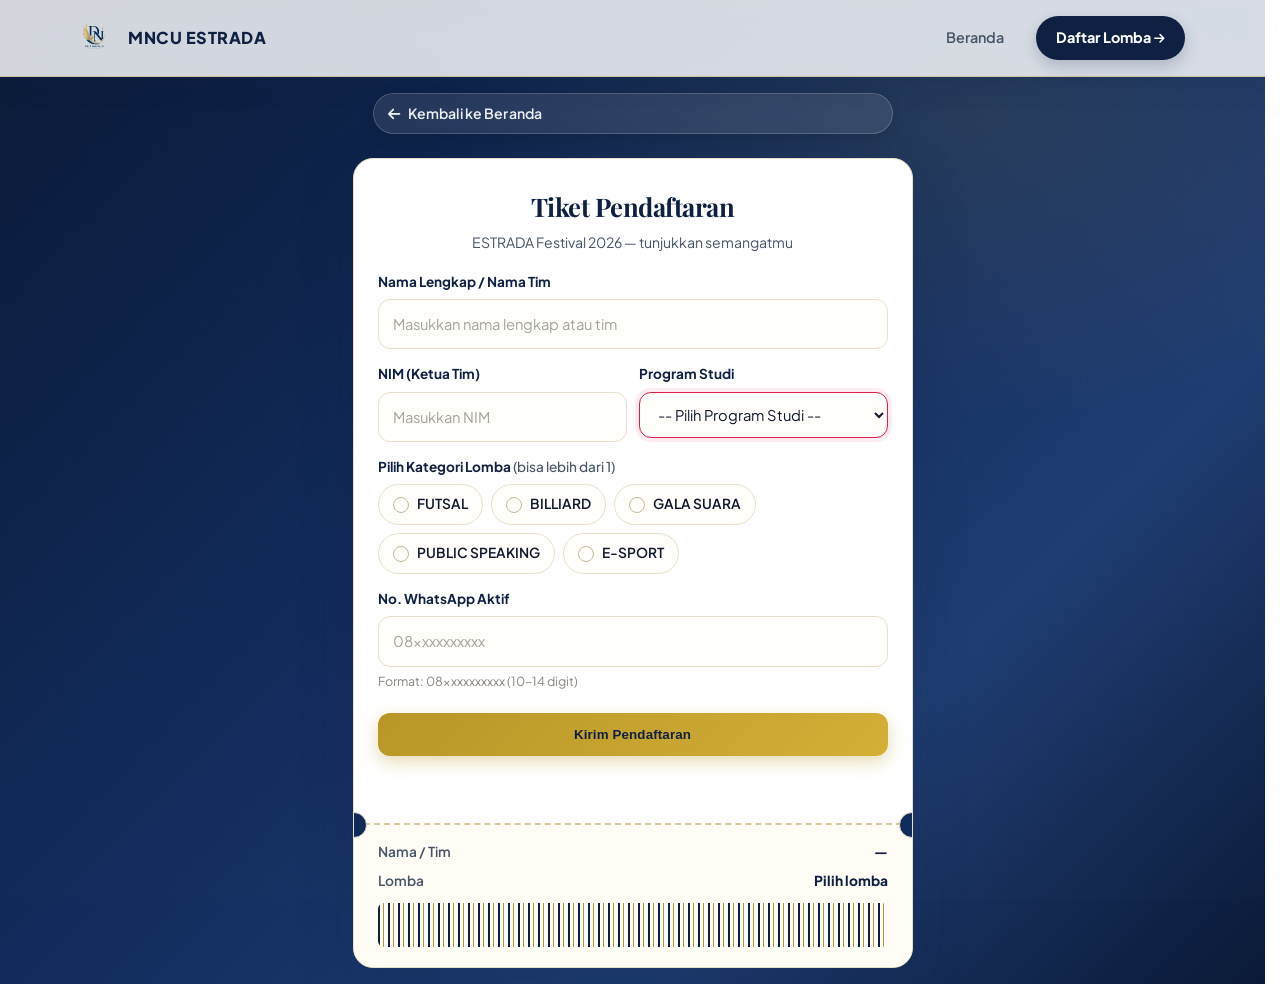
==== daftar.html @ 2eddf98d "feat: submit loading dot-spinner, modal twibbon-only, hapus emoji" ====
<!DOCTYPE html>
<html lang="id">
<head>
<meta charset="UTF-8">
<meta name="viewport" content="width=device-width, initial-scale=1.0">
<title>Pendaftaran Lomba — ESTRADA Festival 2026</title>
<meta name="description" content="Form pendaftaran ESTRADA Festival 2026. Pilih lomba Futsal, Billiard, Gala Suara, Public Speaking, E-Sport.">
<meta name="theme-color" content="#0f2042">
<link rel="preconnect" href="https://fonts.googleapis.com">
<link rel="preconnect" href="https://fonts.gstatic.com" crossorigin>
<link rel="preconnect" href="https://cdnjs.cloudflare.com">
<link href="https://fonts.googleapis.com/css2?family=Plus+Jakarta+Sans:wght@400;500;600;700;800&family=Playfair+Display:wght@600;700&display=swap" rel="stylesheet">
<link rel="stylesheet" href="https://cdnjs.cloudflare.com/ajax/libs/font-awesome/6.4.0/css/all.min.css">
<link rel="stylesheet" href="./style.css">
</head>
<body class="auth-page">
<header class="navbar" id="navbar">
  <div class="nav-container">
    <a href="./index.html" class="nav-logo"><img src="./logo-h.png" alt="MNC University" width="168" height="56"><span>MNCU ESTRADA</span></a>
    <nav class="nav-menu" id="navMenu" aria-label="Primary">
      <a href="./index.html" class="nav-link">Beranda</a>
      <a href="./daftar.html" class="nav-link active nav-cta">Daftar Lomba <i class="fas fa-arrow-right" style="font-size:.75rem"></i></a>
    </nav>
    <button class="hamburger" id="hamburger" aria-expanded="false" aria-controls="navMenu" aria-label="Buka menu"><i class="fas fa-bars"></i></button>
  </div>
</header>

<div class="auth-container is-compact">
  <a href="./index.html" class="back-link"><i class="fas fa-arrow-left"></i> Kembali ke Beranda</a>
  <div class="ticket reveal">
    <div class="ticket-main">
      <div class="ticket-head">
        <h2>Tiket Pendaftaran</h2>
        <p>ESTRADA Festival 2026 — tunjukkan semangatmu</p>
      </div>
    <form id="daftarForm" class="form-soft" novalidate>
      <div class="form-group">
        <label class="form-label" for="nama">Nama Lengkap / Nama Tim</label>
        <input type="text" id="nama" name="nama" class="form-control" placeholder="Masukkan nama lengkap atau tim" required maxlength="80" autocomplete="name">
        <span class="form-error" id="err-nama"></span>
      </div>
      <div class="form-row">
        <div class="form-group half">
          <label class="form-label" for="nim">NIM (Ketua Tim)</label>
          <input type="text" id="nim" name="nim" class="form-control" placeholder="Masukkan NIM" required pattern="[0-9]{8,15}" inputmode="numeric" autocomplete="off">
          <span class="form-error" id="err-nim"></span>
        </div>
        <div class="form-group half">
          <label class="form-label" for="prodi">Program Studi</label>
          <select id="prodi" name="prodi" class="form-control" required>
            <option value="" disabled selected>-- Pilih Program Studi --</option>
            <option value="Sistem Informasi">Sistem Informasi</option>
            <option value="Ilmu Komputer">Ilmu Komputer</option>
            <option value="Manajemen">Manajemen</option>
            <option value="Akuntansi">Akuntansi</option>
            <option value="Ilmu Komunikasi">Ilmu Komunikasi</option>
            <option value="Lainnya">Lainnya</option>
          </select>
          <span class="form-error" id="err-prodi"></span>
        </div>
      </div>
      <div class="form-group">
        <label class="form-label">Pilih Kategori Lomba <span style="color:var(--muted);font-weight:500">(bisa lebih dari 1)</span></label>
        <div class="lomba-pill-group" id="lombaBox">
          <label class="lomba-pill"><input type="checkbox" name="lomba" value="FUTSAL"><span>FUTSAL</span></label>
          <label class="lomba-pill"><input type="checkbox" name="lomba" value="BILLIARD"><span>BILLIARD</span></label>
          <label class="lomba-pill"><input type="checkbox" name="lomba" value="GALA SUARA"><span>GALA SUARA</span></label>
          <label class="lomba-pill"><input type="checkbox" name="lomba" value="PUBLIC SPEAKING"><span>PUBLIC SPEAKING</span></label>
          <label class="lomba-pill"><input type="checkbox" name="lomba" value="E-SPORT"><span>E-SPORT</span></label>
        </div>
        <span class="form-error" id="err-lomba"></span>
      </div>
      <div class="form-group">
        <label class="form-label" for="wa">No. WhatsApp Aktif</label>
        <input type="tel" id="wa" name="whatsapp" class="form-control" placeholder="08xxxxxxxxxx" required pattern="^08[0-9]{8,12}$" inputmode="numeric" autocomplete="tel">
        <span class="form-hint">Format: 08xxxxxxxxxx (10–14 digit)</span>
        <span class="form-error" id="err-wa"></span>
      </div>
      <button type="submit" id="btnSubmit" class="btn-primary btn-block">Kirim Pendaftaran</button>
      <p id="formStatus" role="status" aria-live="polite"></p>
    </form>
    </div>
    <div class="ticket-perforation" aria-hidden="true"></div>
    <div class="ticket-stub">
      <dl>
        <div class="stub-row"><dt>Nama / Tim</dt><dd id="sumNama">—</dd></div>
        <div class="stub-row"><dt>Lomba</dt><dd id="sumLomba">Pilih lomba</dd></div>
      </dl>
      <div class="barcode" aria-hidden="true"></div>
    </div>
  </div>
</div>

<!-- success modal -->
<div class="modal" id="successModal" aria-hidden="true">
  <div class="modal-backdrop" data-close></div>
  <div class="modal-card">
    <div class="modal-icon"><i class="fas fa-circle-check"></i></div>
    <h3>Pendaftaran Berhasil!</h3>
    <p>Panitia akan hubungi via WhatsApp. Sebarkan semangat ESTRADA!</p>
    <div class="modal-actions">
      <a href="https://supertwibbon.com/diesnatalismncu2" target="_blank" rel="noopener" class="btn-primary"><i class="fas fa-camera-retro"></i> Pasang Twibbon</a>
      <button class="btn-secondary" data-close>Tutup</button>
    </div>
  </div>
</div>
<canvas class="confetti-canvas" id="confetti" aria-hidden="true"></canvas>

<script src="./script.js"></script>
<script>
// daftar page specific - GAS integration
const GAS_URL = 'https://script.google.com/macros/s/AKfycbyWJ1N4fRRH0AWSckoio2g7Nm2qKlAJRDj7DFGocQFo6qRP1j_o2YxdxT0n2pSYxfda2g/exec';
const form = document.getElementById('daftarForm');
const btn = document.getElementById('btnSubmit');
const statusEl = document.getElementById('formStatus');
const modal = document.getElementById('successModal');
const SPIN = '<span class="dot-spinner dot-spinner--btn" aria-hidden="true">' + '<span class="dot-spinner__dot"></span>'.repeat(8) + '</span><span>Mengirim...</span>';
// stub tiket live summary
const sumNama=document.getElementById('sumNama'), sumLomba=document.getElementById('sumLomba');
const updStub=()=>{ sumNama.textContent=document.getElementById('nama').value.trim()||'—'; const l=[...document.querySelectorAll('input[name="lomba"]:checked')].map(i=>i.value); sumLomba.textContent=l.length?l.join(', '):'Pilih lomba'; };
document.getElementById('nama')?.addEventListener('input',updStub);
document.querySelectorAll('input[name="lomba"]').forEach(i=>i.addEventListener('change',updStub));
updStub();

function showErr(id,msg){ const el=document.getElementById(id); if(el) el.textContent=msg||''; }
function clearErrs(){ ['err-nama','err-nim','err-prodi','err-lomba','err-wa'].forEach(id=>showErr(id,'')); statusEl.textContent=''; statusEl.className=''; }

form?.addEventListener('submit', async (e)=>{
  e.preventDefault();
  clearErrs();
  const nama = document.getElementById('nama').value.trim();
  const nim = document.getElementById('nim').value.trim();
  const prodi = document.getElementById('prodi').value;
  const waRaw = document.getElementById('wa').value.trim().replace(/[\s\-]/g,'');
  const lomba = [...document.querySelectorAll('input[name="lomba"]:checked')].map(i=>i.value);

  let valid=true;
  if(!nama){ showErr('err-nama','Nama wajib diisi'); valid=false; }
  else if(nama.length<3){ showErr('err-nama','Minimal 3 karakter'); valid=false; }
  if(!nim){ showErr('err-nim','NIM wajib'); valid=false; }
  else if(!/^[0-9]{8,15}$/.test(nim)){ showErr('err-nim','NIM 8-15 digit angka'); valid=false; }
  if(!prodi){ showErr('err-prodi','Pilih prodi'); valid=false; }
  if(lomba.length===0){ showErr('err-lomba','Pilih minimal 1 lomba'); valid=false; }
  if(!waRaw){ showErr('err-wa','WhatsApp wajib'); valid=false; }
  else if(!/^08[0-9]{8,12}$/.test(waRaw)){ showErr('err-wa','Format 08xxxxxxxxxx (10-14 digit)'); valid=false; }
  if(!valid) return;

  if(GAS_URL.includes('PASTE_ID')){
    statusEl.textContent='GAS_URL belum diisi. Hubungi admin.';
    statusEl.className='err';
    return;
  }

  const payload = { nama, nim, prodi, lomba, whatsapp: waRaw, ua: navigator.userAgent, ts: new Date().toISOString() };
  btn.disabled=true; const oldHTML=btn.innerHTML; btn.innerHTML=SPIN; btn.classList.add('is-loading');
  try{
    // ponytail: text/plain avoids CORS preflight on GAS
    const res = await fetch(GAS_URL, { method:'POST', body: JSON.stringify(payload) });
    const text = await res.text();
    let j; try{ j=JSON.parse(text)}catch{ j={ok: res.ok, raw:text}}
    if(!j.ok) throw new Error(j.error || 'Gagal menyimpan');
    statusEl.textContent='Pendaftaran terkirim!';
    statusEl.className='ok';
    form.reset();
    updStub();
    openModal();
    fireConfetti();
  }catch(err){
    statusEl.textContent=(err.message||'Gagal')+' — coba lagi.';
    statusEl.className='err';
  }finally{
    btn.disabled=false; btn.innerHTML=oldHTML; btn.classList.remove('is-loading');
  }
});

function openModal(){ modal.classList.add('is-open'); modal.setAttribute('aria-hidden','false'); }
function closeModal(){ modal.classList.remove('is-open'); modal.setAttribute('aria-hidden','true'); }
modal?.addEventListener('click',e=>{ if(e.target.hasAttribute('data-close')) closeModal(); });
document.addEventListener('keydown',e=>{ if(e.key==='Escape') closeModal(); });

// ponytail: ultra minimal confetti — 80 particles, canvas 2D, no lib
function fireConfetti(){
  const c=document.getElementById('confetti'); if(!c) return;
  const ctx=c.getContext('2d'); const W=c.width=innerWidth, H=c.height=innerHeight;
  const colors=['#b89728','#d4af37','#0f2042','#1e3c72','#f4ecdf'];
  const parts=[...Array(80)].map(()=>({x:Math.random()*W,y:-20-Math.random()*200,vx:(Math.random()-.5)*6,vy:2+Math.random()*4,r:4+Math.random()*6,c:colors[Math.floor(Math.random()*5)],a:1,spin:Math.random()*0.2-0.1,ang:0}));
  let raf; (function loop(){
    ctx.clearRect(0,0,W,H);
    let alive=false;
    parts.forEach(p=>{ p.x+=p.vx; p.y+=p.vy; p.vy+=0.08; p.ang+=p.spin; p.a-=0.003; if(p.a>0&&p.y<H+20){ alive=true; ctx.save(); ctx.globalAlpha=Math.max(0,p.a); ctx.translate(p.x,p.y); ctx.rotate(p.ang); ctx.fillStyle=p.c; ctx.fillRect(-p.r/2,-p.r/2,p.r,p.r*0.6); ctx.restore(); }});
    if(alive) raf=requestAnimationFrame(loop); else ctx.clearRect(0,0,W,H);
  })();
  setTimeout(()=>cancelAnimationFrame(raf),4000);
  // ponytail: canvas auto clear after
}
</script>
</body>
</html>
---- style.css ----
:root{
  --bg:#fdfbf7;
  --card:#fff;
  --border:rgba(212,175,55,.28);
  --text:#0f172a;
  --muted:#475569;
  --primary:#0f2042;
  --accent:#1e3c72;
  --gold:#b89728;
  --gold-light:#d4af37;
  --gold-soft:#fef9e7;
  --radius:16px;
  --radius-pill:999px;
  --shadow:0 10px 30px rgba(15,32,66,.06);
  --shadow-hover:0 18px 42px rgba(15,32,66,.10);
  --border-soft:#e8e0c8;
  --radius-soft:14px;
  --shadow-soft:0 12px 32px rgba(15,32,66,.05);
  --nav-h:76px;
  scroll-behavior:smooth;
  scroll-padding-top:calc(var(--nav-h) + 16px);
}
*{margin:0;padding:0;box-sizing:border-box}
html{scrollbar-gutter:stable;scroll-behavior:smooth;overflow-x:hidden;overflow-x:clip;max-width:100%}
html.lenis{height:auto}
.lenis.lenis-smooth{scroll-behavior:auto}
.lenis.lenis-smooth [data-lenis-prevent]{overscroll-behavior:contain}
body{font-family:'Plus Jakarta Sans',system-ui,-apple-system,Segoe UI,Roboto,sans-serif;background:var(--bg);color:var(--text);overflow-x:hidden;overflow-x:clip;line-height:1.65;-webkit-font-smoothing:antialiased}
a{color:inherit}
img{max-width:100%;display:block}
.container{max-width:1160px;margin:0 auto;padding:0 20px}
@media(prefers-reduced-motion:reduce){html{scroll-behavior:auto}*,*::before,*::after{animation:none!important;transition:none!important}}

/* ===== NAVBAR — putih glass ===== */
.navbar{position:sticky;top:0;z-index:1000;background:rgba(255,255,255,.82);backdrop-filter:blur(18px) saturate(1.25);border-bottom:1px solid rgba(184,151,40,.35);box-shadow:0 8px 28px rgba(15,32,66,.10);transition:background .35s,box-shadow .35s,border-color .35s;overflow:visible}
.navbar.is-scrolled{background:rgba(255,255,255,.94);box-shadow:0 12px 32px rgba(15,32,66,.14);border-color:rgba(184,151,40,.5)}
.nav-container{max-width:1160px;margin:0 auto;padding:8px 20px;display:flex;align-items:center;justify-content:space-between;gap:16px;min-height:var(--nav-h)}
.nav-logo{display:flex;align-items:center;gap:11px;text-decoration:none;font-weight:850;letter-spacing:.02em;color:var(--primary);font-size:1.02rem}
.nav-logo img{height:56px;width:auto;max-width:46vw;object-fit:contain;border:none;border-radius:0;box-shadow:none;background:transparent;display:block}
.nav-logo span{font-size:1.02rem;letter-spacing:.03em;color:var(--primary)}
.nav-menu{display:flex;align-items:center;gap:6px}
.nav-link{position:relative;text-decoration:none;color:#475569;font-weight:600;font-size:.90rem;padding:8px 4px;margin:0 8px;border-radius:0;border:none;background:transparent;transition:color .22s,background .22s,transform .22s;overflow:visible}
.nav-link::after{content:"";position:absolute;left:0;right:0;bottom:2px;height:2px;background:var(--gold);transform:scaleX(0);transform-origin:left;transition:transform .28s cubic-bezier(.4,0,.2,1)}
.nav-link:hover{color:var(--primary);background:transparent}
.nav-link:hover::after{transform:scaleX(1)}
.nav-link.active{color:var(--primary);background:transparent;border:none;font-weight:750}
.nav-link.active::after{transform:scaleX(1)}
.nav-cta{margin-left:14px;padding:10px 20px!important;background:var(--primary)!important;color:#fff!important;border:none;border-radius:999px;box-shadow:0 6px 16px rgba(15,32,66,.20);font-weight:700}
.nav-cta::after{display:none}
.nav-cta:hover{transform:translateY(-1px);background:var(--accent)!important;box-shadow:0 10px 22px rgba(15,32,66,.24)}
.hamburger{display:none;appearance:none;background:#fff;border:1px solid rgba(184,151,40,.4);width:44px;height:44px;border-radius:12px;align-items:center;justify-content:center;color:var(--primary);cursor:pointer;transition:background .2s,transform .2s,border-color .2s;box-shadow:0 2px 12px rgba(15,32,66,.06)}
.hamburger:hover{background:var(--gold-soft);border-color:var(--gold);transform:rotate(2deg)}
.hamburger.is-open{background:var(--primary);color:#fff;border-color:var(--primary)}
@media(max-width:860px){
  .navbar{position:sticky;top:0;z-index:1000;background:rgba(255,255,255,.9);backdrop-filter:blur(20px) saturate(1.25)}
  .nav-menu{position:fixed;inset:var(--nav-h) 0 0 0;height:calc(100dvh - var(--nav-h));max-height:calc(100dvh - var(--nav-h));background:rgba(255,255,255,.94);backdrop-filter:blur(20px) saturate(1.25);flex-direction:column;align-items:stretch;justify-content:flex-start;padding:20px 16px calc(20px + env(safe-area-inset-bottom));gap:8px;transform:translateX(100%);opacity:0;pointer-events:none;transition:transform .42s cubic-bezier(.4,0,.2,1),opacity .32s;border-left:1px solid rgba(184,151,40,.3);overflow-y:auto;overflow-x:hidden;overscroll-behavior:contain;-webkit-overflow-scrolling:touch}
  .nav-menu.is-open{transform:translateX(0);opacity:1;pointer-events:auto}
  .nav-link{color:var(--primary);font-size:1.05rem;padding:16px 4px;margin:0;border-radius:0;border:none;border-bottom:1px solid rgba(15,32,66,.08);background:transparent}
  .nav-link::after{display:none}
  .nav-link:hover{color:var(--accent);background:transparent;border-color:rgba(15,32,66,.08)}
  .nav-link.active{color:var(--primary);background:transparent;border:none;border-bottom:1px solid var(--gold);font-weight:750}
  .nav-cta{margin-left:0;margin-top:12px;justify-content:center;padding:14px 20px!important;font-size:1.05rem;background:var(--primary)!important;color:#fff!important;border:none;border-radius:999px;box-shadow:0 6px 16px rgba(15,32,66,.20)}
  .nav-cta:hover{transform:none;background:var(--accent)!important}
  .nav-logo img{height:42px;max-width:52vw}
  .hamburger{display:inline-flex}
}

/* buttons */
.btn-primary{background:linear-gradient(135deg,var(--primary),var(--accent));color:#fff!important;padding:13px 26px;border-radius:var(--radius-pill);font-weight:750;text-decoration:none;display:inline-flex;align-items:center;justify-content:center;gap:8px;border:none;cursor:pointer;box-shadow:0 6px 18px rgba(15,32,66,.16);transition:transform .22s,box-shadow .22s,filter .22s}
.btn-primary:hover{transform:translateY(-2px);box-shadow:0 12px 28px rgba(15,32,66,.20);filter:brightness(1.06)}
.btn-primary:active{transform:translateY(0)}
.btn-primary:disabled{opacity:.6;pointer-events:none}
.btn-secondary{background:transparent;color:var(--primary)!important;border:2px solid var(--primary);padding:11px 26px;border-radius:var(--radius-pill);font-weight:750;text-decoration:none;transition:background .22s,color .22s,transform .22s}
.btn-secondary:hover{background:var(--primary);color:#fff!important;transform:translateY(-1px)}
.btn-block{width:100%}

/* glass card — estetik upgrade: top accent + hover lift + glass orphism ultra v2 */
.glass-card{background:rgba(255,255,255,.76);backdrop-filter:blur(12px) saturate(1.1);border:1px solid rgba(255,255,255,.36);border-radius:20px;padding:28px;box-shadow:var(--shadow);position:relative;overflow:hidden;transition:transform .32s cubic-bezier(.4,0,.2,1),box-shadow .32s,border-color .32s}
.glass-card::before{content:"";position:absolute;top:0;left:0;right:0;height:3px;background:linear-gradient(90deg,var(--gold),var(--gold-light),var(--gold));opacity:0;transition:opacity .32s}
.glass-card:hover{border-color:rgba(212,175,55,.42);transform:translateY(-4px);box-shadow:var(--shadow-hover)}
.glass-card:hover::before{opacity:1}
@supports not (backdrop-filter: blur(1px)){.glass-card{background:var(--card);border-color:var(--border)}}
.soft-card{background:linear-gradient(180deg,#fff, #fffdf5);border:1px solid var(--border-soft);box-shadow:var(--shadow-soft)}
.soft-card:hover{border-color:rgba(212,175,55,.22);transform:translateY(-3px)}
/* ===== TIKET PENDAFTARAN ===== */
.ticket{max-width:560px;width:100%;background:#fff;border:1px solid var(--border-soft);border-radius:20px;box-shadow:0 20px 56px rgba(15,32,66,.18);overflow:hidden}
.ticket-main{padding:26px 24px 22px}
.ticket-head{text-align:center;margin-bottom:16px}
.ticket-head h2{font-family:'Playfair Display',serif;color:var(--primary);font-size:1.6rem;letter-spacing:-.02em;margin:0}
.ticket-head p{color:var(--muted);font-size:.88rem;margin-top:4px}
.ticket-perforation{position:relative;border-top:2px dashed #d8c99a}
.ticket-perforation::before,.ticket-perforation::after{content:"";position:absolute;top:-13px;width:24px;height:24px;border-radius:50%;background:#102a5a;border:1px solid var(--border-soft)}
.ticket-perforation::before{left:-13px}
.ticket-perforation::after{right:-13px}
.ticket-stub{background:#fffdf5;padding:16px 24px 20px}
.stub-row{display:flex;justify-content:space-between;gap:12px;font-size:.86rem;margin-bottom:6px}
.stub-row dt{color:var(--muted);font-weight:600}
.stub-row dd{color:var(--primary);font-weight:750;margin:0;text-align:right}
.barcode{height:44px;margin-top:10px;background:repeating-linear-gradient(90deg,var(--primary) 0 2px,transparent 2px 5px,var(--gold) 5px 6px,transparent 6px 10px);border-radius:6px}
#btnSubmit{background:linear-gradient(135deg,var(--gold),var(--gold-light));color:var(--primary)!important;box-shadow:0 6px 18px rgba(184,151,40,.35)}
#btnSubmit:hover{filter:brightness(1.05)}

/* section title */
.section-title{text-align:center;margin-bottom:42px}
.section-title h2{font-family:'Playfair Display',serif;font-size:clamp(1.9rem,4vw,2.7rem);font-weight:700;color:var(--primary);margin-bottom:10px;line-height:1.12;letter-spacing:-.02em}
.section-subtitle{display:block;font-size:.78rem;font-weight:800;letter-spacing:.18em;text-transform:uppercase;color:var(--gold);margin-bottom:8px}
.underline{width:72px;height:4px;background:linear-gradient(90deg,var(--gold),var(--gold-light));margin:0 auto;border-radius:999px;position:relative}
.underline::after{content:"";position:absolute;inset:0;background:linear-gradient(90deg,transparent,rgba(255,255,255,.5),transparent);transform:translateX(-100%);animation:shimmer 3s infinite}
@keyframes shimmer{100%{transform:translateX(100%)}}

/* hero — navy gradasi noise (ultra v2) */
.hero{min-height:calc(100vh - var(--nav-h));display:flex;align-items:center;padding:64px 0 48px;background:
  radial-gradient(900px 500px at 78% 12%,rgba(212,175,55,.10),transparent 60%),
  linear-gradient(135deg,#0a1936 0%,#102a5a 42%,#1e3c72 72%,#0a1936 100%);color:#eef2ff;position:relative;overflow:hidden;isolation:isolate}
.hero::before{content:"";position:absolute;inset:0;background:
  url("data:image/svg+xml,%3Csvg viewBox='0 0 256 256' xmlns='http://www.w3.org/2000/svg'%3E%3Cfilter id='n'%3E%3CfeTurbulence type='fractalNoise' baseFrequency='0.9' stitchTiles='stitch'/%3E%3C/filter%3E%3Crect width='100%25' height='100%25' filter='url(%23n)' opacity='0.04'/%3E%3C/svg%3E"),
  radial-gradient(700px 420px at 75% 18%,rgba(212,175,55,.09),transparent 60%);opacity:1;pointer-events:none}
.hero-container{max-width:1160px;margin:0 auto;padding:0 20px;display:grid;grid-template-columns:1.15fr .85fr;gap:36px;align-items:center;position:relative;z-index:1}
.hero-text h1{font-family:'Playfair Display',serif;font-size:clamp(2.4rem,5.2vw,4rem);line-height:.95;color:#fff;margin-bottom:14px;letter-spacing:-0.04em;text-wrap:balance;text-shadow:0 2px 18px rgba(0,0,0,.18)}
.hero-text p{color:#cbd5e1;font-size:clamp(1rem,2vw,1.18rem);max-width:52ch;margin-bottom:22px}
.hero .btn-secondary{color:#fff!important;border-color:rgba(255,255,255,.9);box-shadow:0 2px 14px rgba(0,0,0,.12)}
.hero .btn-secondary:hover{background:#fff;color:var(--primary)!important}
.hero .btn-primary{background:#fff!important;color:var(--primary)!important;border:1px solid #fff;box-shadow:0 6px 18px rgba(0,0,0,.18)}
.hero .btn-primary:hover{background:#fffef0!important;filter:none;transform:translateY(-2px);box-shadow:0 10px 24px rgba(0,0,0,.20)}
.hero-btns{display:flex;flex-wrap:wrap;gap:12px}
.hero-image{position:relative;will-change:transform}
.hero-image img{width:100%;max-width:440px;margin:0 auto;filter:drop-shadow(0 18px 36px rgba(0,0,0,.13));animation:float 6s ease-in-out infinite;will-change:transform}
.hero-image::after{content:"";position:absolute;left:50%;bottom:-12px;transform:translateX(-50%);width:70%;height:24px;background:radial-gradient(ellipse at center,rgba(15,32,66,.14),transparent 70%);filter:blur(6px)}
@keyframes float{0%,100%{transform:translateY(0)}50%{transform:translateY(-10px)}}
@media(prefers-reduced-motion:reduce){.hero-image img{animation:none}}

/* countdown — glass on navy */
.countdown{margin-top:20px;display:flex;flex-wrap:wrap;gap:10px}
.countdown-card{min-width:78px;flex:1;background:rgba(255,255,255,.88);border:1px solid rgba(255,255,255,.34);border-radius:16px;padding:14px 10px;text-align:center;box-shadow:0 8px 24px rgba(0,0,0,.12);backdrop-filter:blur(10px);transition:transform .22s}
.countdown-card:hover{transform:translateY(-2px)}
.countdown-card strong{display:block;font-size:1.45rem;line-height:1;color:var(--primary);font-variant-numeric:tabular-nums;letter-spacing:-.02em}
.countdown-card span{font-size:.70rem;font-weight:750;letter-spacing:.10em;text-transform:uppercase;color:var(--muted)}

/* theme */
.theme-section{padding:88px 0;position:relative}
.theme-card{text-align:center;max-width:860px;margin:0 auto;padding:36px 32px}
.theme-card h3{font-size:1.5rem;color:var(--primary);margin-bottom:12px;letter-spacing:-.01em}
.theme-quote{font-family:'Playfair Display',serif;font-style:italic;color:var(--accent);font-size:1.28rem;line-height:1.5;margin-bottom:16px;position:relative}
.theme-quote::before{content:"“";position:absolute;left:-18px;top:-8px;font-size:3rem;color:rgba(212,175,55,.22);font-family:serif}
.theme-card p{color:var(--muted);max-width:62ch;margin:0 auto}

/* goals — card estetik upgrade — navy tint */
.goals-section{padding:88px 0;background:linear-gradient(180deg,rgba(10,25,54,.02),transparent)}
.goals-grid{display:grid;grid-template-columns:repeat(auto-fit,minmax(280px,1fr));gap:18px}
.goal-item{padding:26px 24px;border:1px solid rgba(212,175,55,.14);background:linear-gradient(180deg,#fff, #fffdf6);display:flex;flex-direction:column;gap:12px}
.goal-item:hover{transform:translateY(-5px)}
.goal-icon-box{width:48px;height:48px;display:grid;place-items:center;background:linear-gradient(135deg,var(--gold-soft),#fff);color:var(--gold);border:1px solid rgba(212,175,55,.22);border-radius:14px;font-size:1.15rem;box-shadow:0 4px 14px rgba(212,175,55,.12)}
.goal-item p{font-size:.96rem;color:#334155;line-height:1.6}
.goal-item::after{content:"";position:absolute;bottom:0;left:0;right:0;height:1px;background:linear-gradient(90deg,transparent,var(--gold-light),transparent);opacity:0;transition:opacity .32s}
.goal-item:hover::after{opacity:1}

/* benefits */
.benefits-section{padding:88px 0;background:linear-gradient(180deg,rgba(10,25,54,.03),rgba(212,175,55,.02))}
.benefits-grid{display:grid;grid-template-columns:repeat(auto-fit,minmax(300px,1fr));gap:20px}
.benefit-category{padding:28px 26px;background:linear-gradient(180deg,#fff, #fffef8)}
.category-header{display:flex;align-items:center;gap:12px;margin-bottom:16px;padding-bottom:14px;border-bottom:1px solid rgba(212,175,55,.12)}
.category-header i{width:42px;height:42px;display:grid;place-items:center;background:var(--gold-soft);border:1px solid rgba(212,175,55,.18);border-radius:12px;color:var(--gold);font-size:1.2rem}
.category-header h3{font-family:'Playfair Display',serif;color:var(--primary);font-size:1.15rem}
.benefit-list{list-style:none}
.benefit-list li{display:flex;gap:10px;margin-bottom:11px;color:#475569;font-size:.94rem;line-height:1.5}
.benefit-list i{color:var(--gold);margin-top:4px;font-size:.9rem}

/* twibbon — estetik — warm not white */
.twibbon-section{padding:88px 0;background:#f8f6f0}
.twibbon-content{display:grid;grid-template-columns:1fr 1fr;gap:36px;align-items:center;max-width:980px;margin:0 auto;padding:0;overflow:hidden}
.twibbon-img{position:relative;overflow:hidden;border-radius:20px}
.twibbon-img img{border-radius:20px;box-shadow:var(--shadow);border:1px solid var(--border);aspect-ratio:1;object-fit:cover;width:100%;transition:transform .6s cubic-bezier(.4,0,.2,1)}
.twibbon-content:hover .twibbon-img img{transform:scale(1.03)}
.twibbon-desc{padding:28px}
.twibbon-desc h3{font-family:'Playfair Display',serif;font-size:1.85rem;color:var(--primary);margin-bottom:10px;line-height:1.15}
.twibbon-desc p{color:var(--muted);margin-bottom:18px;line-height:1.6}

/* timeline — upgrade desktop/mobile — filter removed per ultra v2 — navy tint */
.timeline-section{padding:88px 0;background:linear-gradient(180deg,#f8f6f0 0%, #eef2ff 100%)}
.timeline-wrapper{position:relative;max-width:980px;margin:0 auto;padding:12px 0}
.timeline-wrapper::before{content:"";position:absolute;left:50%;transform:translateX(-50%);top:12px;bottom:12px;width:2px;background:linear-gradient(to bottom, var(--gold-light), var(--gold), var(--primary));border-radius:999px;opacity:.9}
.timeline-item{position:relative;width:50%;padding:16px 32px;box-sizing:border-box;transition:opacity .32s,transform .32s}
.timeline-item.is-hidden{opacity:.18;pointer-events:none;transform:scale(.97)}
.timeline-item:nth-child(odd){left:0;text-align:right}
.timeline-item:nth-child(even){left:50%;text-align:left}
.timeline-dot{position:absolute;top:50%;transform:translateY(-50%);width:18px;height:18px;border-radius:50%;background:var(--card);border:3px solid var(--gold);box-shadow:0 0 0 6px rgba(212,175,55,.13),0 4px 14px rgba(15,32,66,.08);z-index:1;transition:transform .22s,box-shadow .22s}
.timeline-item:hover .timeline-dot{transform:translateY(-50%) scale(1.12);box-shadow:0 0 0 8px rgba(212,175,55,.16)}
.timeline-item:nth-child(odd) .timeline-dot{right:-9px}
.timeline-item:nth-child(even) .timeline-dot{left:-9px}
.timeline-dot.hl{width:22px;height:22px;background:var(--primary);border-color:var(--gold-light);box-shadow:0 0 0 7px rgba(15,32,66,.12),0 6px 18px rgba(15,32,66,.12);animation:pulse 2.2s infinite}
@keyframes pulse{0%,100%{box-shadow:0 0 0 7px rgba(15,32,66,.12)}50%{box-shadow:0 0 0 11px rgba(15,32,66,.06)}}
.timeline-content{padding:20px 20px;border-radius:18px;background:var(--card);border:1px solid var(--border);box-shadow:var(--shadow);position:relative;transition:transform .22s,box-shadow .22s,border-color .22s}
.timeline-content::before{content:"";position:absolute;top:50%;width:16px;height:16px;background:var(--card);border:1px solid var(--border);border-right:none;border-bottom:none;transform:translateY(-50%) rotate(45deg)}
.timeline-item:nth-child(odd) .timeline-content::before{right:-8px}
.timeline-item:nth-child(even) .timeline-content::before{left:-8px}
.timeline-content:hover{transform:translateY(-2px);border-color:rgba(212,175,55,.36);box-shadow:0 14px 32px rgba(15,32,66,.08)}
.timeline-content h4{font-family:'Playfair Display',serif;color:var(--primary);margin:10px 0 6px;font-size:1.08rem}
.timeline-date{display:inline-flex;align-items:center;gap:6px;padding:6px 12px;background:linear-gradient(135deg,var(--gold-soft),#fff);color:var(--primary);border-radius:999px;font-size:.78rem;font-weight:800;border:1px solid rgba(212,175,55,.28)}
.timeline-content p{color:var(--muted);font-size:.92rem;line-height:1.6}

/* timeline — puncak center (Task 2) */
.timeline-item.is-peak{left:0!important;width:100%;text-align:center;padding:28px 0 0 0}
.timeline-item.is-peak .timeline-dot{left:50%!important;right:auto!important;top:0;transform:translateX(-50%)}
.timeline-item.is-peak .timeline-content::before{display:none}
.timeline-item.is-peak .timeline-content{max-width:640px;margin:0 auto;text-align:center;padding:26px 28px;border:1px solid rgba(212,175,55,.28);background:
  radial-gradient(600px 300px at 50% 0%,rgba(212,175,55,.10),transparent 60%),
  linear-gradient(135deg,#0a1936 0%,#102a5a 50%,#1e3c72 100%);color:#eef2ff;box-shadow:0 16px 40px rgba(15,32,66,.18);animation:peakFloat 5s ease-in-out infinite}
.timeline-item.is-peak .timeline-content h4{color:#fff}
.timeline-item.is-peak .timeline-content p{color:#cbd5e1}
.timeline-item.is-peak .timeline-date{background:rgba(255,255,255,.92);color:var(--primary);border-color:rgba(255,255,255,.9)}
.peak-card{box-shadow:0 16px 40px rgba(15,32,66,.18)}
@keyframes peakFloat{0%,100%{transform:translateY(0)}50%{transform:translateY(-4px)}}
.timeline-content{border:1px solid rgba(212,175,55,.18);box-shadow:0 8px 24px rgba(15,32,66,.05)}
.timeline-content:hover{border-color:rgba(212,175,55,.30)}
@media(max-width:860px){
  .timeline-item.is-peak{padding-left:0!important;padding-top:36px;text-align:center!important}
  .timeline-item.is-peak .timeline-dot{left:50%!important}
  .timeline-item.is-peak::before{content:"";position:absolute;top:18px;left:50%;width:2px;height:18px;background:linear-gradient(to bottom,var(--gold),transparent);transform:translateX(-50%)}
}

/* reg CTA — upgrade */
.reg-section{padding:88px 0}
.reg-container{display:grid;grid-template-columns:.95fr 1.05fr;gap:32px;align-items:center;max-width:980px;margin:0 auto;overflow:hidden}
.reg-image{position:relative}
.reg-image img{max-width:360px;margin:0 auto;filter:drop-shadow(0 14px 28px rgba(15,32,66,.10));transition:transform .5s}
.reg-container:hover .reg-image img{transform:translateY(-4px) scale(1.02)}
.reg-info h2{font-family:'Playfair Display',serif;font-size:1.95rem;color:var(--primary);margin-bottom:10px;letter-spacing:-.01em}
.reg-info p{color:var(--muted);margin-bottom:18px;line-height:1.6}

/* footer — lebih menarik: gradient + top glow */
.footer{position:relative;background:linear-gradient(180deg,#0f2042 0%,#0a1936 100%);color:#e2e8f0;padding:64px 0 24px;margin-top:40px;overflow:hidden;isolation:isolate}
.footer::before{content:"";position:absolute;top:0;left:0;right:0;height:1px;background:linear-gradient(90deg,transparent,var(--gold-light),transparent);opacity:.9}
.footer::after{content:"";position:absolute;inset:0;background:radial-gradient(800px 300px at 20% 0%,rgba(212,175,55,.08),transparent 60%),radial-gradient(600px 400px at 90% 100%,rgba(30,60,114,.18),transparent 60%);pointer-events:none;z-index:0}
.footer-grid{position:relative;z-index:1;display:grid;grid-template-columns:1.25fr 1fr 1fr;gap:32px;margin-bottom:36px}
.footer-logo{display:flex;align-items:center;gap:11px;font-weight:850;color:#fff;margin-bottom:12px;font-size:1.05rem}
.footer-logo img{height:38px;width:38px;border-radius:50%;object-fit:cover;border:1px solid rgba(212,175,55,.28)}
.footer-col p{color:#94a3b8;font-size:.90rem;line-height:1.6}
.footer-col h3{color:#fff;font-family:'Playfair Display',serif;margin-bottom:14px;font-size:1.08rem;position:relative;padding-bottom:8px}
.footer-col h3::after{content:"";position:absolute;left:0;bottom:0;width:28px;height:2px;background:var(--gold);border-radius:999px}
.contact-list,.social-list{list-style:none}
.contact-list li,.social-list li{display:flex;gap:11px;margin-bottom:12px;color:#94a3b8;font-size:.90rem;line-height:1.5}
.contact-list i,.social-list i{color:var(--gold-light);margin-top:5px;width:16px;text-align:center}
.social-list a{color:#94a3b8;text-decoration:none;display:inline-flex;align-items:center;gap:8px;padding:6px 10px;border-radius:999px;transition:background .2s,color .2s}
.social-list a:hover{color:#fff;background:rgba(255,255,255,.06)}
.footer-bottom{position:relative;z-index:1;text-align:center;padding-top:20px;border-top:1px solid rgba(255,255,255,.06);color:#94a3b8;font-size:.84rem}

/* reveal + parallax — hermes-like */
.reveal{opacity:0;transform:translateY(14px);transition:opacity .62s cubic-bezier(.4,0,.2,1),transform .62s cubic-bezier(.4,0,.2,1)}
.reveal.in{opacity:1;transform:none}
.reveal.delay-1{transition-delay:.08s}
.reveal.delay-2{transition-delay:.16s}
.reveal.delay-3{transition-delay:.24s}
[data-parallax]{will-change:transform;transition:transform .1s linear}
.parallax-img{will-change:transform}

/* auth / form page — same as landing navy + noise (glass) */
.auth-page{background:
  radial-gradient(900px 500px at 78% 12%,rgba(212,175,55,.10),transparent 60%),
  linear-gradient(135deg,#0a1936 0%,#102a5a 42%,#1e3c72 72%,#0a1936 100%);min-height:100vh;position:relative}
.auth-page::before{content:"";position:fixed;inset:0;background:url("data:image/svg+xml,%3Csvg viewBox='0 0 256 256' xmlns='http://www.w3.org/2000/svg'%3E%3Cfilter id='n'%3E%3CfeTurbulence type='fractalNoise' baseFrequency='0.9' stitchTiles='stitch'/%3E%3C/filter%3E%3Crect width='100%25' height='100%25' filter='url(%23n)' opacity='0.04'/%3E%3C/svg%3E");opacity:.5;pointer-events:none}
.auth-container{min-height:100vh;display:flex;flex-direction:column;align-items:center;justify-content:center;padding:24px 16px;gap:12px}
.back-link{color:var(--primary);text-decoration:none;font-weight:600;display:inline-flex;align-items:center;gap:8px;margin-bottom:14px;align-self:flex-start;max-width:520px;width:100%;margin-inline:auto;font-size:.88rem;letter-spacing:.01em}
.back-link:hover{color:var(--gold)}
.auth-container.is-compact{padding:16px 12px;min-height:calc(100dvh - var(--nav-h));align-items:center;justify-content:center;position:relative;z-index:1;gap:10px}
.auth-page .back-link{color:rgba(255,255,255,.92);background:rgba(255,255,255,.10);backdrop-filter:blur(10px);border:1px solid rgba(255,255,255,.18);padding:8px 14px;border-radius:999px;text-shadow:none;box-shadow:0 4px 16px rgba(0,0,0,.12);transition:background .2s,border-color .2s,color .2s,transform .2s}
.auth-page .back-link:hover{color:#fff;background:rgba(255,255,255,.16);border-color:rgba(255,255,255,.28);transform:translateY(-1px)}
.form-soft{display:flex;flex-direction:column;gap:14px}
.form-group{margin-bottom:0}
.form-label{display:block;margin-bottom:6px;color:var(--primary);font-weight:700;font-size:.85rem}
.form-control{width:100%;padding:12px 14px;border:1px solid #e8e0c8;border-radius:12px;background:#fffefb;font:inherit;font-size:.92rem;color:var(--text);transition:border-color .18s,box-shadow .18s,background .18s}
.form-control::placeholder{color:#a8a29a}
.form-control:hover{border-color:#d8c99a}
.form-control:focus{outline:none;border-color:var(--gold);box-shadow:0 0 0 4px rgba(212,175,55,.12);background:#fff}
.form-control:invalid:not(:placeholder-shown){border-color:#e11d48;box-shadow:0 0 0 4px rgba(225,29,72,.08)}
.form-row{display:flex;gap:12px}
.form-row .half{flex:1;min-width:0}
.form-hint{font-size:.78rem;color:#8a857e;margin-top:4px}
.form-error{font-size:.78rem;color:#e11d48;min-height:1.1em;display:block;margin-top:4px}
.form-error:empty{display:none}
.isi-dropdown{border:1px solid #e8e0c8;padding:10px;background:#fffefb;border-radius:14px;max-height:220px;overflow:auto}
.lomba-item{display:flex;align-items:center;gap:10px;padding:10px 12px;border-radius:10px;cursor:pointer;transition:background .15s;font-weight:500;font-size:.92rem}
.lomba-item:hover{background:#fdf6e0}
.lomba-pill-group{display:flex;flex-wrap:wrap;gap:8px}
.lomba-pill{display:inline-flex;align-items:center;gap:8px;padding:8px 14px;border:1px solid #e8e0c8;background:#fffefb;border-radius:999px;font-size:.86rem;font-weight:600;cursor:pointer;transition:all .18s;user-select:none}
.lomba-pill:has(input:checked){background:var(--primary);color:#fff;border-color:var(--primary);box-shadow:0 4px 12px rgba(15,32,66,.12)}
.lomba-pill input{appearance:none;width:16px;height:16px;border:1.5px solid #c9b896;border-radius:50%;display:grid;place-items:center;transition:all .18s;margin:0}
.lomba-pill:has(input:checked) input{border-color:#fff;background:#fff}
.lomba-pill input:checked::after{content:"";width:8px;height:8px;background:var(--primary);border-radius:50%}
#btnSubmit{margin-top:6px;padding:14px;border-radius:12px;font-weight:750;letter-spacing:.01em}
.lomba-item input{accent-color:var(--gold)}
#formStatus{margin-top:14px;font-weight:700;font-size:.9rem;min-height:1.2em}
#formStatus.ok{color:#15803d}
#formStatus.err{color:#e11d48}

/* modal */
.modal{position:fixed;inset:0;display:none;place-items:center;padding:16px;z-index:2000}
.modal.is-open{display:grid}
.modal-backdrop{position:absolute;inset:0;background:rgba(15,23,42,.56);backdrop-filter:blur(8px)}
.modal-card{position:relative;background:var(--card);border:1px solid var(--border);border-radius:22px;padding:24px;max-width:480px;width:100%;box-shadow:0 24px 64px rgba(0,0,0,.20);text-align:center}
.modal-card h3{font-family:'Playfair Display',serif;color:var(--primary);margin-bottom:8px}
.modal-card p{color:var(--muted);font-size:.92rem;margin-bottom:16px}
.modal-actions{display:flex;flex-wrap:wrap;gap:10px;justify-content:center}
.confetti-canvas{position:fixed;inset:0;pointer-events:none;z-index:1999}

/* responsive — timeline & footer mobile upgrade */
@media(max-width:860px){
  .hero-container,.twibbon-content,.reg-container{grid-template-columns:1fr;text-align:center}
  .hero-btns{justify-content:center}
  .countdown{justify-content:center}
  .twibbon-desc{padding:8px 0 4px}
  .footer-grid{grid-template-columns:1fr;gap:28px}
  .timeline-wrapper::before{left:22px;transform:none}
  .timeline-item{width:100%;padding-left:56px;padding-right:14px;text-align:left!important;left:0!important}
  .timeline-content::before{left:-8px!important;right:auto!important}
  .timeline-dot{left:13px!important;right:auto!important}
  .timeline-content{border-left:3px solid var(--gold)}
  .timeline-item.is-peak{padding-left:0!important;padding-right:0!important;text-align:center!important}
  .timeline-item.is-peak .timeline-content::before{display:none!important}
  .timeline-item.is-peak .timeline-dot{left:50%!important;right:auto!important;transform:translateX(-50%)!important}
  .timeline-item.is-peak .timeline-content{border-left:1px solid rgba(212,175,55,.32)}
  .auth-container.is-compact{padding:10px 8px;min-height:calc(100dvh - var(--nav-h));align-items:flex-start;justify-content:flex-start}
  .form-soft{gap:10px}
  .form-label{font-size:.78rem;margin-bottom:4px}
  .form-control{padding:9px 12px;font-size:.86rem;border-radius:10px}
  .form-hint{font-size:.70rem}
  .form-error{font-size:.70rem;min-height:.9em}
  .isi-dropdown{padding:8px;max-height:140px}
  .lomba-pill{padding:6px 10px;font-size:.78rem;gap:6px}
  .lomba-pill input{width:14px;height:14px}
  #btnSubmit{padding:11px;font-size:.88rem}
  .back-link{margin-bottom:8px;font-size:.84rem}
  .form-row{flex-direction:column;gap:0}
  .ticket{margin:0 8px;width:calc(100% - 16px)}
  .ticket-main{padding:20px 16px 18px}
  .ticket-head h2{font-size:1.35rem}
  .ticket-perforation::before,.ticket-perforation::after{width:18px;height:18px;top:-10px}
  .ticket-perforation::before{left:-10px}
  .ticket-perforation::after{right:-10px}
  .ticket-stub{padding:14px 16px 16px}
}
@media(max-width:480px){
  .countdown-card{min-width:68px;padding:10px 6px}
  .countdown-card strong{font-size:1.2rem}
  .section-title h2{font-size:1.7rem}
}

/* modal success icon */
.modal-icon{font-size:2.2rem;color:var(--gold);margin-bottom:8px}

/* From Uiverse.io by abrahamcalsin - dot spinner */
.dot-spinner{--uib-size:2.8rem;--uib-speed:.9s;--uib-color:#183153;position:relative;display:flex;align-items:center;justify-content:flex-start;height:var(--uib-size);width:var(--uib-size)}
.dot-spinner__dot{position:absolute;top:0;left:0;display:flex;align-items:center;justify-content:flex-start;height:100%;width:100%}
.dot-spinner__dot::before{content:'';height:20%;width:20%;border-radius:50%;background-color:var(--uib-color);transform:scale(0);opacity:.5;animation:pulse0112 calc(var(--uib-speed)*1.111) ease-in-out infinite;box-shadow:0 0 20px rgba(18,31,53,.3)}
.dot-spinner__dot:nth-child(2){transform:rotate(45deg)}
.dot-spinner__dot:nth-child(2)::before{animation-delay:calc(var(--uib-speed)*-0.875)}
.dot-spinner__dot:nth-child(3){transform:rotate(90deg)}
.dot-spinner__dot:nth-child(3)::before{animation-delay:calc(var(--uib-speed)*-0.75)}
.dot-spinner__dot:nth-child(4){transform:rotate(135deg)}
.dot-spinner__dot:nth-child(4)::before{animation-delay:calc(var(--uib-speed)*-0.625)}
.dot-spinner__dot:nth-child(5){transform:rotate(180deg)}
.dot-spinner__dot:nth-child(5)::before{animation-delay:calc(var(--uib-speed)*-0.5)}
.dot-spinner__dot:nth-child(6){transform:rotate(225deg)}
.dot-spinner__dot:nth-child(6)::before{animation-delay:calc(var(--uib-speed)*-0.375)}
.dot-spinner__dot:nth-child(7){transform:rotate(270deg)}
.dot-spinner__dot:nth-child(7)::before{animation-delay:calc(var(--uib-speed)*-0.25)}
.dot-spinner__dot:nth-child(8){transform:rotate(315deg)}
.dot-spinner__dot:nth-child(8)::before{animation-delay:calc(var(--uib-speed)*-0.125)}
@keyframes pulse0112{0%,100%{transform:scale(0);opacity:.5}50%{transform:scale(1);opacity:1}}
/* spinner kecil di tombol submit */
.dot-spinner--btn{--uib-size:1.15rem;--uib-color:var(--primary)}
.btn-primary.is-loading{pointer-events:none}
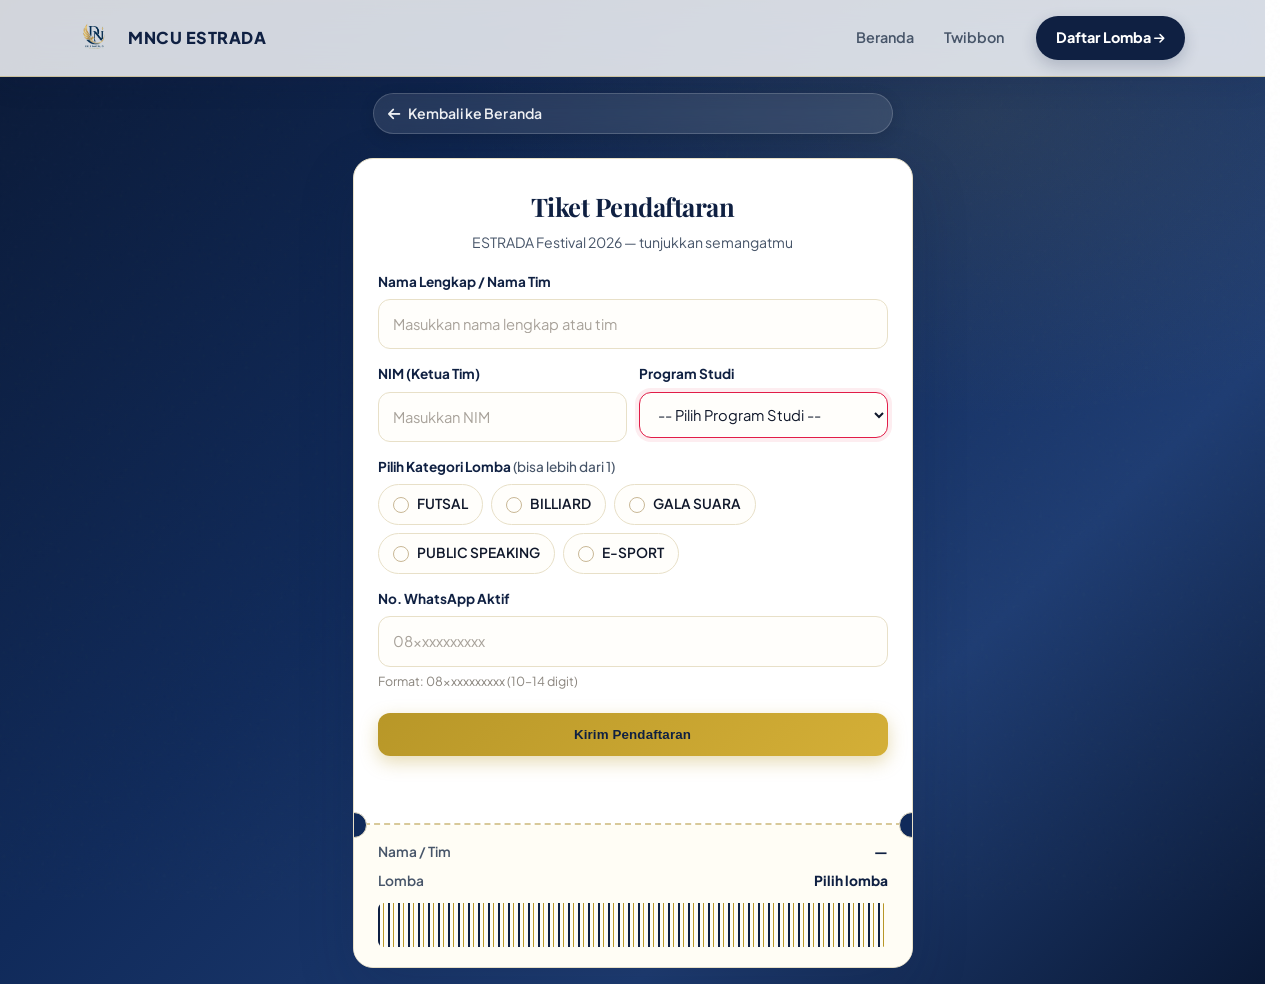
==== commit e7b377a4: "feat: halaman twibbon editor canvas + frame transparan, nav 3 link" ====
--- a/daftar.html
+++ b/daftar.html
@@ -19,6 +19,7 @@
     <a href="./index.html" class="nav-logo"><img src="./logo-h.png" alt="MNC University" width="168" height="56"><span>MNCU ESTRADA</span></a>
     <nav class="nav-menu" id="navMenu" aria-label="Primary">
       <a href="./index.html" class="nav-link">Beranda</a>
+      <a href="./twibbon.html" class="nav-link">Twibbon</a>
       <a href="./daftar.html" class="nav-link active nav-cta">Daftar Lomba <i class="fas fa-arrow-right" style="font-size:.75rem"></i></a>
     </nav>
     <button class="hamburger" id="hamburger" aria-expanded="false" aria-controls="navMenu" aria-label="Buka menu"><i class="fas fa-bars"></i></button>
@@ -99,7 +100,7 @@
     <h3>Pendaftaran Berhasil!</h3>
     <p>Panitia akan hubungi via WhatsApp. Sebarkan semangat ESTRADA!</p>
     <div class="modal-actions">
-      <a href="https://supertwibbon.com/diesnatalismncu2" target="_blank" rel="noopener" class="btn-primary"><i class="fas fa-camera-retro"></i> Pasang Twibbon</a>
+      <a href="./twibbon.html" class="btn-primary"><i class="fas fa-camera-retro"></i> Pasang Twibbon</a>
       <button class="btn-secondary" data-close>Tutup</button>
     </div>
   </div>
--- a/style.css
+++ b/style.css
@@ -337,12 +337,28 @@
   .ticket-perforation::before{left:-10px}
   .ticket-perforation::after{right:-10px}
   .ticket-stub{padding:14px 16px 16px}
+  .twb-card{margin:0 8px 16px;width:calc(100% - 16px);padding:20px 16px}
 }
 @media(max-width:480px){
   .countdown-card{min-width:68px;padding:10px 6px}
   .countdown-card strong{font-size:1.2rem}
   .section-title h2{font-size:1.7rem}
 }
+
+/* twibbon editor */
+.twb-card{max-width:560px;width:100%;background:#fff;border:1px solid var(--border-soft);border-radius:20px;box-shadow:0 20px 56px rgba(15,32,66,.18);padding:24px 22px;margin-bottom:16px}
+.twb-canvas{width:100%;height:auto;aspect-ratio:1080/1350;border-radius:14px;border:1px solid var(--border-soft);background:#102a5a;touch-action:none;cursor:grab}
+.twb-canvas:active{cursor:grabbing}
+.twb-controls{display:flex;flex-direction:column;gap:12px;margin-top:14px}
+.twb-upload{cursor:pointer;text-align:center}
+.twb-row{display:grid;grid-template-columns:64px 1fr 52px;align-items:center;gap:10px;font-size:.86rem;font-weight:700;color:var(--primary)}
+.twb-row input[type=range]{width:100%;accent-color:var(--gold)}
+.twb-row span{text-align:right;color:var(--muted);font-variant-numeric:tabular-nums}
+.twb-actions{display:flex;gap:10px;flex-wrap:wrap}
+.twb-actions .btn-primary,.twb-actions .btn-secondary{flex:1;white-space:nowrap}
+#twStatus{min-height:1.2em;font-weight:700;font-size:.9rem}
+#twStatus.err{color:#e11d48}
+.twb-sample{width:100%;height:auto;border-radius:14px;border:1px solid var(--border-soft)}
 
 /* modal success icon */
 .modal-icon{font-size:2.2rem;color:var(--gold);margin-bottom:8px}
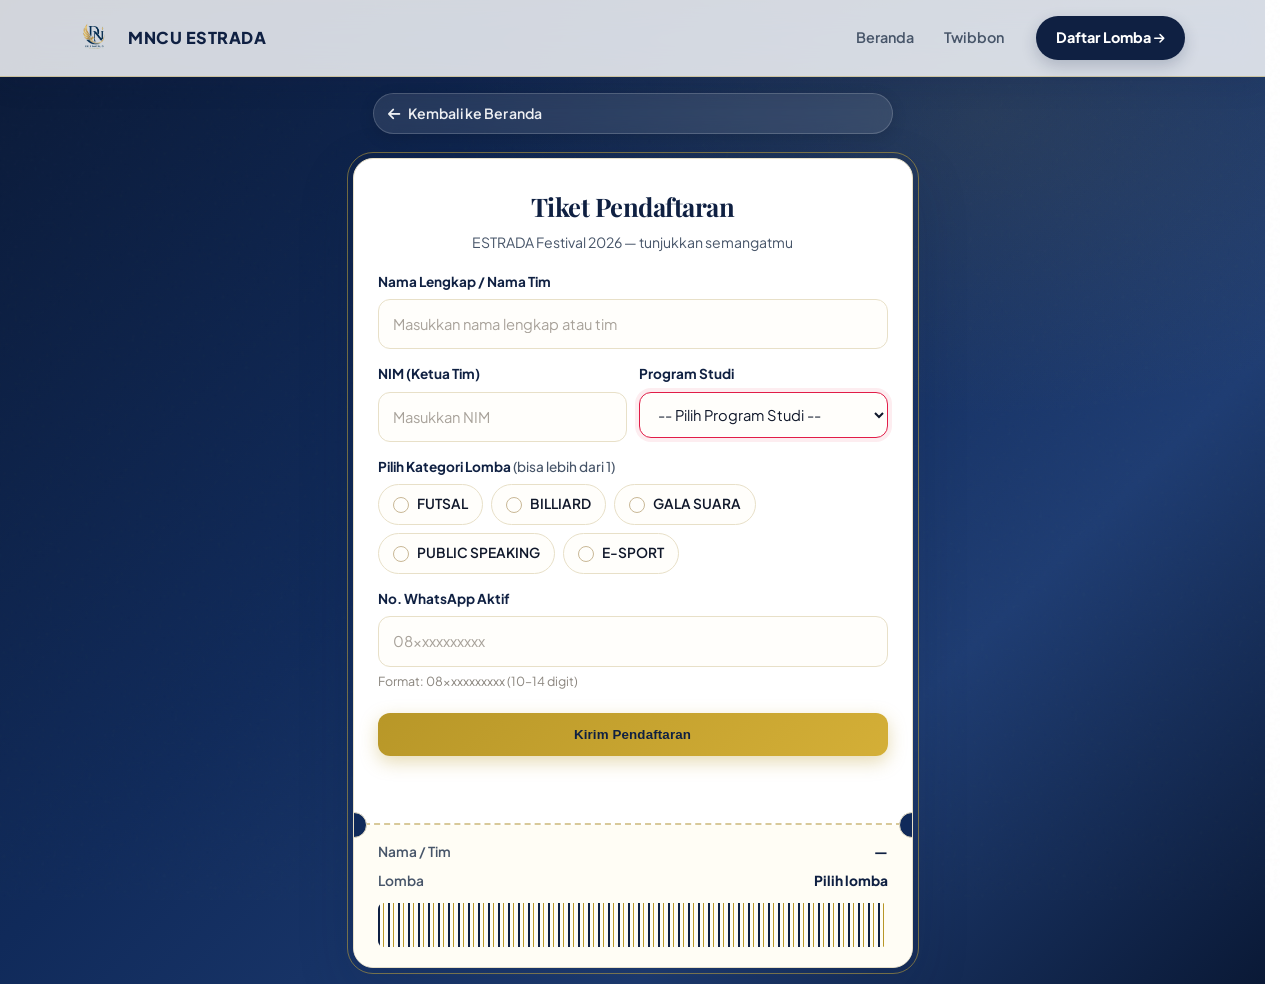
==== commit 8fa3f7ba: "fix: twb-card mobile menang cascade + cachebust v7" ====
--- a/daftar.html
+++ b/daftar.html
@@ -11,7 +11,7 @@
 <link rel="preconnect" href="https://cdnjs.cloudflare.com">
 <link href="https://fonts.googleapis.com/css2?family=Plus+Jakarta+Sans:wght@400;500;600;700;800&family=Playfair+Display:wght@600;700&display=swap" rel="stylesheet">
 <link rel="stylesheet" href="https://cdnjs.cloudflare.com/ajax/libs/font-awesome/6.4.0/css/all.min.css">
-<link rel="stylesheet" href="./style.css">
+<link rel="stylesheet" href="./style.css?v=7">
 </head>
 <body class="auth-page">
 <header class="navbar" id="navbar">
@@ -107,7 +107,7 @@
 </div>
 <canvas class="confetti-canvas" id="confetti" aria-hidden="true"></canvas>
 
-<script src="./script.js"></script>
+<script src="./script.js?v=7"></script>
 <script>
 // daftar page specific - GAS integration
 const GAS_URL = 'https://script.google.com/macros/s/AKfycbyWJ1N4fRRH0AWSckoio2g7Nm2qKlAJRDj7DFGocQFo6qRP1j_o2YxdxT0n2pSYxfda2g/exec';
--- a/style.css
+++ b/style.css
@@ -22,9 +22,6 @@
 }
 *{margin:0;padding:0;box-sizing:border-box}
 html{scrollbar-gutter:stable;scroll-behavior:smooth;overflow-x:hidden;overflow-x:clip;max-width:100%}
-html.lenis{height:auto}
-.lenis.lenis-smooth{scroll-behavior:auto}
-.lenis.lenis-smooth [data-lenis-prevent]{overscroll-behavior:contain}
 body{font-family:'Plus Jakarta Sans',system-ui,-apple-system,Segoe UI,Roboto,sans-serif;background:var(--bg);color:var(--text);overflow-x:hidden;overflow-x:clip;line-height:1.65;-webkit-font-smoothing:antialiased}
 a{color:inherit}
 img{max-width:100%;display:block}
@@ -53,7 +50,7 @@
 .hamburger.is-open{background:var(--primary);color:#fff;border-color:var(--primary)}
 @media(max-width:860px){
   .navbar{position:sticky;top:0;z-index:1000;background:rgba(255,255,255,.9);backdrop-filter:blur(20px) saturate(1.25)}
-  .nav-menu{position:fixed;inset:var(--nav-h) 0 0 0;height:calc(100dvh - var(--nav-h));max-height:calc(100dvh - var(--nav-h));background:rgba(255,255,255,.94);backdrop-filter:blur(20px) saturate(1.25);flex-direction:column;align-items:stretch;justify-content:flex-start;padding:20px 16px calc(20px + env(safe-area-inset-bottom));gap:8px;transform:translateX(100%);opacity:0;pointer-events:none;transition:transform .42s cubic-bezier(.4,0,.2,1),opacity .32s;border-left:1px solid rgba(184,151,40,.3);overflow-y:auto;overflow-x:hidden;overscroll-behavior:contain;-webkit-overflow-scrolling:touch}
+  .nav-menu{position:absolute;top:100%;left:0;right:0;height:calc(100dvh - var(--nav-h));max-height:calc(100dvh - var(--nav-h));background:rgba(255,255,255,.94);backdrop-filter:blur(20px) saturate(1.25);flex-direction:column;align-items:stretch;justify-content:flex-start;padding:20px 16px calc(20px + env(safe-area-inset-bottom));gap:8px;transform:translateX(100%);opacity:0;pointer-events:none;transition:transform .42s cubic-bezier(.4,0,.2,1),opacity .32s;border-left:1px solid rgba(184,151,40,.3);overflow-y:auto;overflow-x:hidden;overscroll-behavior:contain;-webkit-overflow-scrolling:touch}
   .nav-menu.is-open{transform:translateX(0);opacity:1;pointer-events:auto}
   .nav-link{color:var(--primary);font-size:1.05rem;padding:16px 4px;margin:0;border-radius:0;border:none;border-bottom:1px solid rgba(15,32,66,.08);background:transparent}
   .nav-link::after{display:none}
@@ -69,6 +66,10 @@
 .btn-primary{background:linear-gradient(135deg,var(--primary),var(--accent));color:#fff!important;padding:13px 26px;border-radius:var(--radius-pill);font-weight:750;text-decoration:none;display:inline-flex;align-items:center;justify-content:center;gap:8px;border:none;cursor:pointer;box-shadow:0 6px 18px rgba(15,32,66,.16);transition:transform .22s,box-shadow .22s,filter .22s}
 .btn-primary:hover{transform:translateY(-2px);box-shadow:0 12px 28px rgba(15,32,66,.20);filter:brightness(1.06)}
 .btn-primary:active{transform:translateY(0)}
+#btnSubmit,.twb-actions .btn-primary,.modal-actions .btn-primary{position:relative;overflow:hidden}
+#btnSubmit::after,.twb-actions .btn-primary::after,.modal-actions .btn-primary::after{content:"";position:absolute;top:0;bottom:0;width:40%;left:-60%;background:linear-gradient(100deg,transparent,rgba(255,255,255,.55),transparent);transform:skewX(-20deg);animation:shine 3.5s ease-in-out infinite}
+@keyframes shine{0%,60%{left:-60%}100%{left:140%}}
+@media(prefers-reduced-motion:reduce){#btnSubmit::after,.twb-actions .btn-primary::after,.modal-actions .btn-primary::after{animation:none;display:none}}
 .btn-primary:disabled{opacity:.6;pointer-events:none}
 .btn-secondary{background:transparent;color:var(--primary)!important;border:2px solid var(--primary);padding:11px 26px;border-radius:var(--radius-pill);font-weight:750;text-decoration:none;transition:background .22s,color .22s,transform .22s}
 .btn-secondary:hover{background:var(--primary);color:#fff!important;transform:translateY(-1px)}
@@ -77,7 +78,7 @@
 /* glass card — estetik upgrade: top accent + hover lift + glass orphism ultra v2 */
 .glass-card{background:rgba(255,255,255,.76);backdrop-filter:blur(12px) saturate(1.1);border:1px solid rgba(255,255,255,.36);border-radius:20px;padding:28px;box-shadow:var(--shadow);position:relative;overflow:hidden;transition:transform .32s cubic-bezier(.4,0,.2,1),box-shadow .32s,border-color .32s}
 .glass-card::before{content:"";position:absolute;top:0;left:0;right:0;height:3px;background:linear-gradient(90deg,var(--gold),var(--gold-light),var(--gold));opacity:0;transition:opacity .32s}
-.glass-card:hover{border-color:rgba(212,175,55,.42);transform:translateY(-4px);box-shadow:var(--shadow-hover)}
+.glass-card:hover{border-color:rgba(212,175,55,.42);transform:translateY(-6px);box-shadow:var(--shadow-hover),0 8px 30px rgba(212,175,55,.12)}
 .glass-card:hover::before{opacity:1}
 @supports not (backdrop-filter: blur(1px)){.glass-card{background:var(--card);border-color:var(--border)}}
 .soft-card{background:linear-gradient(180deg,#fff, #fffdf5);border:1px solid var(--border-soft);box-shadow:var(--shadow-soft)}
@@ -97,6 +98,7 @@
 .stub-row dt{color:var(--muted);font-weight:600}
 .stub-row dd{color:var(--primary);font-weight:750;margin:0;text-align:right}
 .barcode{height:44px;margin-top:10px;background:repeating-linear-gradient(90deg,var(--primary) 0 2px,transparent 2px 5px,var(--gold) 5px 6px,transparent 6px 10px);border-radius:6px}
+.ticket{outline:1px solid rgba(212,175,55,.5);outline-offset:5px}
 #btnSubmit{background:linear-gradient(135deg,var(--gold),var(--gold-light));color:var(--primary)!important;box-shadow:0 6px 18px rgba(184,151,40,.35)}
 #btnSubmit:hover{filter:brightness(1.05)}
 
@@ -107,6 +109,11 @@
 .underline{width:72px;height:4px;background:linear-gradient(90deg,var(--gold),var(--gold-light));margin:0 auto;border-radius:999px;position:relative}
 .underline::after{content:"";position:absolute;inset:0;background:linear-gradient(90deg,transparent,rgba(255,255,255,.5),transparent);transform:translateX(-100%);animation:shimmer 3s infinite}
 @keyframes shimmer{100%{transform:translateX(100%)}}
+.section-divider{max-width:1160px;margin:0 auto;padding:0 20px;display:flex;align-items:center;gap:12px}
+.section-divider::before,.section-divider::after{content:"";flex:1;height:1px;background:linear-gradient(90deg,transparent,var(--gold-light),transparent)}
+.section-divider::before{background:linear-gradient(90deg,transparent,var(--gold-light))}
+.section-divider::after{background:linear-gradient(90deg,var(--gold-light),transparent)}
+.pill-new{display:inline-block;margin-bottom:12px;padding:5px 14px;border-radius:999px;background:linear-gradient(135deg,var(--gold),var(--gold-light));color:var(--primary);font-size:.72rem;font-weight:800;letter-spacing:.12em;text-transform:uppercase}
 
 /* hero — navy gradasi noise (ultra v2) */
 .hero{min-height:calc(100vh - var(--nav-h));display:flex;align-items:center;padding:64px 0 48px;background:
@@ -115,14 +122,22 @@
 .hero::before{content:"";position:absolute;inset:0;background:
   url("data:image/svg+xml,%3Csvg viewBox='0 0 256 256' xmlns='http://www.w3.org/2000/svg'%3E%3Cfilter id='n'%3E%3CfeTurbulence type='fractalNoise' baseFrequency='0.9' stitchTiles='stitch'/%3E%3C/filter%3E%3Crect width='100%25' height='100%25' filter='url(%23n)' opacity='0.04'/%3E%3C/svg%3E"),
   radial-gradient(700px 420px at 75% 18%,rgba(212,175,55,.09),transparent 60%);opacity:1;pointer-events:none}
+.hero::after{content:"";position:absolute;inset:0;background:radial-gradient(420px 320px at 12% 85%,rgba(212,175,55,.12),transparent 65%),radial-gradient(520px 380px at 88% 8%,rgba(30,60,114,.35),transparent 65%);pointer-events:none}
 .hero-container{max-width:1160px;margin:0 auto;padding:0 20px;display:grid;grid-template-columns:1.15fr .85fr;gap:36px;align-items:center;position:relative;z-index:1}
-.hero-text h1{font-family:'Playfair Display',serif;font-size:clamp(2.4rem,5.2vw,4rem);line-height:.95;color:#fff;margin-bottom:14px;letter-spacing:-0.04em;text-wrap:balance;text-shadow:0 2px 18px rgba(0,0,0,.18)}
+.hero-text h1{font-family:'Playfair Display',serif;font-size:clamp(2.8rem,6vw,4.6rem);line-height:.95;color:#fff;margin-bottom:14px;letter-spacing:-0.04em;text-wrap:balance;text-shadow:0 2px 18px rgba(0,0,0,.18)}
 .hero-text p{color:#cbd5e1;font-size:clamp(1rem,2vw,1.18rem);max-width:52ch;margin-bottom:22px}
 .hero .btn-secondary{color:#fff!important;border-color:rgba(255,255,255,.9);box-shadow:0 2px 14px rgba(0,0,0,.12)}
 .hero .btn-secondary:hover{background:#fff;color:var(--primary)!important}
-.hero .btn-primary{background:#fff!important;color:var(--primary)!important;border:1px solid #fff;box-shadow:0 6px 18px rgba(0,0,0,.18)}
-.hero .btn-primary:hover{background:#fffef0!important;filter:none;transform:translateY(-2px);box-shadow:0 10px 24px rgba(0,0,0,.20)}
+.hero .btn-primary{background:linear-gradient(135deg,var(--gold),var(--gold-light))!important;color:var(--primary)!important;border:1px solid rgba(212,175,55,.6);box-shadow:0 6px 22px rgba(212,175,55,.35)}
+.hero .btn-primary:hover{background:linear-gradient(135deg,var(--gold-light),var(--gold))!important;filter:none;transform:translateY(-2px);box-shadow:0 10px 28px rgba(212,175,55,.45)}
 .hero-btns{display:flex;flex-wrap:wrap;gap:12px}
+.hero-stats{display:flex;gap:0;margin-top:20px;border:1px solid rgba(255,255,255,.14);border-radius:16px;background:rgba(255,255,255,.06);backdrop-filter:blur(10px);overflow:hidden;max-width:480px}
+.hero-stats>div{flex:1;padding:12px 8px;text-align:center}
+.hero-stats>div+div{border-left:1px solid rgba(255,255,255,.12)}
+.hero-stats strong{display:block;font-family:'Playfair Display',serif;font-size:1.3rem;color:#fff;line-height:1}
+.hero-stats span{font-size:.68rem;font-weight:700;letter-spacing:.08em;text-transform:uppercase;color:#cbd5e1}
+.hero-stats>div:nth-child(2){background:linear-gradient(135deg,var(--gold),var(--gold-light))}
+.hero-stats>div:nth-child(2) strong,.hero-stats>div:nth-child(2) span{color:var(--primary)}
 .hero-image{position:relative;will-change:transform}
 .hero-image img{width:100%;max-width:440px;margin:0 auto;filter:drop-shadow(0 18px 36px rgba(0,0,0,.13));animation:float 6s ease-in-out infinite;will-change:transform}
 .hero-image::after{content:"";position:absolute;left:50%;bottom:-12px;transform:translateX(-50%);width:70%;height:24px;background:radial-gradient(ellipse at center,rgba(15,32,66,.14),transparent 70%);filter:blur(6px)}
@@ -169,7 +184,7 @@
 .twibbon-section{padding:88px 0;background:#f8f6f0}
 .twibbon-content{display:grid;grid-template-columns:1fr 1fr;gap:36px;align-items:center;max-width:980px;margin:0 auto;padding:0;overflow:hidden}
 .twibbon-img{position:relative;overflow:hidden;border-radius:20px}
-.twibbon-img img{border-radius:20px;box-shadow:var(--shadow);border:1px solid var(--border);aspect-ratio:1;object-fit:cover;width:100%;transition:transform .6s cubic-bezier(.4,0,.2,1)}
+.twibbon-img img{border-radius:20px;box-shadow:var(--shadow);border:1px solid var(--border);aspect-ratio:1080/1350;object-fit:cover;width:100%;height:auto;transition:transform .6s cubic-bezier(.4,0,.2,1)}
 .twibbon-content:hover .twibbon-img img{transform:scale(1.03)}
 .twibbon-desc{padding:28px}
 .twibbon-desc h3{font-family:'Playfair Display',serif;font-size:1.85rem;color:var(--primary);margin-bottom:10px;line-height:1.15}
@@ -189,13 +204,13 @@
 .timeline-item:nth-child(even) .timeline-dot{left:-9px}
 .timeline-dot.hl{width:22px;height:22px;background:var(--primary);border-color:var(--gold-light);box-shadow:0 0 0 7px rgba(15,32,66,.12),0 6px 18px rgba(15,32,66,.12);animation:pulse 2.2s infinite}
 @keyframes pulse{0%,100%{box-shadow:0 0 0 7px rgba(15,32,66,.12)}50%{box-shadow:0 0 0 11px rgba(15,32,66,.06)}}
-.timeline-content{padding:20px 20px;border-radius:18px;background:var(--card);border:1px solid var(--border);box-shadow:var(--shadow);position:relative;transition:transform .22s,box-shadow .22s,border-color .22s}
+.timeline-content{padding:20px 20px;border-radius:18px;background:var(--card);border:1px solid var(--border);border-top:3px solid var(--gold-light);box-shadow:var(--shadow);position:relative;transition:transform .22s,box-shadow .22s,border-color .22s}
 .timeline-content::before{content:"";position:absolute;top:50%;width:16px;height:16px;background:var(--card);border:1px solid var(--border);border-right:none;border-bottom:none;transform:translateY(-50%) rotate(45deg)}
 .timeline-item:nth-child(odd) .timeline-content::before{right:-8px}
 .timeline-item:nth-child(even) .timeline-content::before{left:-8px}
 .timeline-content:hover{transform:translateY(-2px);border-color:rgba(212,175,55,.36);box-shadow:0 14px 32px rgba(15,32,66,.08)}
 .timeline-content h4{font-family:'Playfair Display',serif;color:var(--primary);margin:10px 0 6px;font-size:1.08rem}
-.timeline-date{display:inline-flex;align-items:center;gap:6px;padding:6px 12px;background:linear-gradient(135deg,var(--gold-soft),#fff);color:var(--primary);border-radius:999px;font-size:.78rem;font-weight:800;border:1px solid rgba(212,175,55,.28)}
+.timeline-date{display:inline-flex;align-items:center;gap:6px;padding:6px 12px;background:linear-gradient(135deg,var(--gold-light),var(--gold-soft));color:var(--primary);border-radius:999px;font-size:.78rem;font-weight:800;border:1px solid rgba(212,175,55,.28)}
 .timeline-content p{color:var(--muted);font-size:.92rem;line-height:1.6}
 
 /* timeline — puncak center (Task 2) */
@@ -204,11 +219,15 @@
 .timeline-item.is-peak .timeline-content::before{display:none}
 .timeline-item.is-peak .timeline-content{max-width:640px;margin:0 auto;text-align:center;padding:26px 28px;border:1px solid rgba(212,175,55,.28);background:
   radial-gradient(600px 300px at 50% 0%,rgba(212,175,55,.10),transparent 60%),
-  linear-gradient(135deg,#0a1936 0%,#102a5a 50%,#1e3c72 100%);color:#eef2ff;box-shadow:0 16px 40px rgba(15,32,66,.18);animation:peakFloat 5s ease-in-out infinite}
+  linear-gradient(135deg,#0a1936 0%,#102a5a 50%,#1e3c72 100%);color:#eef2ff;box-shadow:0 16px 40px rgba(15,32,66,.18);animation:peakFloat 5s ease-in-out infinite,peakGlow 3s ease-in-out infinite}
 .timeline-item.is-peak .timeline-content h4{color:#fff}
 .timeline-item.is-peak .timeline-content p{color:#cbd5e1}
 .timeline-item.is-peak .timeline-date{background:rgba(255,255,255,.92);color:var(--primary);border-color:rgba(255,255,255,.9)}
 .peak-card{box-shadow:0 16px 40px rgba(15,32,66,.18)}
+@keyframes peakGlow{0%,100%{box-shadow:0 16px 40px rgba(15,32,66,.18)}50%{box-shadow:0 16px 48px rgba(212,175,55,.45)}}
+@media(prefers-reduced-motion:reduce){.peak-card{animation:none}}
+.timeline-item.is-peak .timeline-content{transition:transform .25s,box-shadow .25s}
+.timeline-item.is-peak .timeline-content:hover{transform:scale(1.02)}
 @keyframes peakFloat{0%,100%{transform:translateY(0)}50%{transform:translateY(-4px)}}
 .timeline-content{border:1px solid rgba(212,175,55,.18);box-shadow:0 8px 24px rgba(15,32,66,.05)}
 .timeline-content:hover{border-color:rgba(212,175,55,.30)}
@@ -270,16 +289,13 @@
 .form-control{width:100%;padding:12px 14px;border:1px solid #e8e0c8;border-radius:12px;background:#fffefb;font:inherit;font-size:.92rem;color:var(--text);transition:border-color .18s,box-shadow .18s,background .18s}
 .form-control::placeholder{color:#a8a29a}
 .form-control:hover{border-color:#d8c99a}
-.form-control:focus{outline:none;border-color:var(--gold);box-shadow:0 0 0 4px rgba(212,175,55,.12);background:#fff}
+.form-control:focus{outline:none;border-color:var(--gold);box-shadow:0 0 0 4px rgba(212,175,55,.18);background:#fff}
 .form-control:invalid:not(:placeholder-shown){border-color:#e11d48;box-shadow:0 0 0 4px rgba(225,29,72,.08)}
 .form-row{display:flex;gap:12px}
 .form-row .half{flex:1;min-width:0}
 .form-hint{font-size:.78rem;color:#8a857e;margin-top:4px}
 .form-error{font-size:.78rem;color:#e11d48;min-height:1.1em;display:block;margin-top:4px}
 .form-error:empty{display:none}
-.isi-dropdown{border:1px solid #e8e0c8;padding:10px;background:#fffefb;border-radius:14px;max-height:220px;overflow:auto}
-.lomba-item{display:flex;align-items:center;gap:10px;padding:10px 12px;border-radius:10px;cursor:pointer;transition:background .15s;font-weight:500;font-size:.92rem}
-.lomba-item:hover{background:#fdf6e0}
 .lomba-pill-group{display:flex;flex-wrap:wrap;gap:8px}
 .lomba-pill{display:inline-flex;align-items:center;gap:8px;padding:8px 14px;border:1px solid #e8e0c8;background:#fffefb;border-radius:999px;font-size:.86rem;font-weight:600;cursor:pointer;transition:all .18s;user-select:none}
 .lomba-pill:has(input:checked){background:var(--primary);color:#fff;border-color:var(--primary);box-shadow:0 4px 12px rgba(15,32,66,.12)}
@@ -287,7 +303,6 @@
 .lomba-pill:has(input:checked) input{border-color:#fff;background:#fff}
 .lomba-pill input:checked::after{content:"";width:8px;height:8px;background:var(--primary);border-radius:50%}
 #btnSubmit{margin-top:6px;padding:14px;border-radius:12px;font-weight:750;letter-spacing:.01em}
-.lomba-item input{accent-color:var(--gold)}
 #formStatus{margin-top:14px;font-weight:700;font-size:.9rem;min-height:1.2em}
 #formStatus.ok{color:#15803d}
 #formStatus.err{color:#e11d48}
@@ -303,11 +318,24 @@
 .confetti-canvas{position:fixed;inset:0;pointer-events:none;z-index:1999}
 
 /* responsive — timeline & footer mobile upgrade */
+.twb-layout{display:grid;grid-template-columns:1.05fr .95fr;gap:20px;align-items:start;max-width:980px;width:100%}
+.twb-layout .twb-card{margin-bottom:0}
 @media(max-width:860px){
+  .hero{padding:48px 0 36px}
+  .theme-section,.goals-section,.benefits-section,.twibbon-section,.timeline-section,.reg-section{padding:56px 0}
+  .section-title{margin-bottom:28px}
+  .theme-card{padding:26px 20px}
+  .glass-card{padding:22px 18px}
+  .twibbon-content,.reg-container{gap:20px}
+  .twibbon-desc h3{font-size:1.5rem}
+  .reg-info h2{font-size:1.6rem}
+  .footer{padding:48px 0 20px;margin-top:24px}
   .hero-container,.twibbon-content,.reg-container{grid-template-columns:1fr;text-align:center}
   .hero-btns{justify-content:center}
   .countdown{justify-content:center}
-  .twibbon-desc{padding:8px 0 4px}
+  .twibbon-content{padding:16px}
+  .twibbon-img img{max-width:280px;margin:0 auto}
+  .twibbon-desc{padding:14px 6px 6px}
   .footer-grid{grid-template-columns:1fr;gap:28px}
   .timeline-wrapper::before{left:22px;transform:none}
   .timeline-item{width:100%;padding-left:56px;padding-right:14px;text-align:left!important;left:0!important}
@@ -318,13 +346,14 @@
   .timeline-item.is-peak .timeline-content::before{display:none!important}
   .timeline-item.is-peak .timeline-dot{left:50%!important;right:auto!important;transform:translateX(-50%)!important}
   .timeline-item.is-peak .timeline-content{border-left:1px solid rgba(212,175,55,.32)}
+  .timeline-item.is-peak .timeline-dot{display:none!important}
+  .timeline-item.is-peak::before{display:none!important}
   .auth-container.is-compact{padding:10px 8px;min-height:calc(100dvh - var(--nav-h));align-items:flex-start;justify-content:flex-start}
   .form-soft{gap:10px}
   .form-label{font-size:.78rem;margin-bottom:4px}
   .form-control{padding:9px 12px;font-size:.86rem;border-radius:10px}
   .form-hint{font-size:.70rem}
   .form-error{font-size:.70rem;min-height:.9em}
-  .isi-dropdown{padding:8px;max-height:140px}
   .lomba-pill{padding:6px 10px;font-size:.78rem;gap:6px}
   .lomba-pill input{width:14px;height:14px}
   #btnSubmit{padding:11px;font-size:.88rem}
@@ -337,7 +366,13 @@
   .ticket-perforation::before{left:-10px}
   .ticket-perforation::after{right:-10px}
   .ticket-stub{padding:14px 16px 16px}
-  .twb-card{margin:0 8px 16px;width:calc(100% - 16px);padding:20px 16px}
+  .twb-layout .twb-card{margin:0 8px 16px;width:calc(100% - 16px);padding:20px 16px}
+  .twb-layout{grid-template-columns:1fr;max-width:560px;gap:12px}
+  .twb-layout>*{min-width:0}
+  .twb-preview{margin-bottom:0}
+  .twb-panel{margin-top:0}
+  .twb-layout .twb-panel{margin-bottom:16px}
+  .twb-actions .btn-primary,.twb-actions .btn-secondary{white-space:normal;min-width:0}
 }
 @media(max-width:480px){
   .countdown-card{min-width:68px;padding:10px 6px}
@@ -349,6 +384,7 @@
 .twb-card{max-width:560px;width:100%;background:#fff;border:1px solid var(--border-soft);border-radius:20px;box-shadow:0 20px 56px rgba(15,32,66,.18);padding:24px 22px;margin-bottom:16px}
 .twb-canvas{width:100%;height:auto;aspect-ratio:1080/1350;border-radius:14px;border:1px solid var(--border-soft);background:#102a5a;touch-action:none;cursor:grab}
 .twb-canvas:active{cursor:grabbing}
+.twb-canvas{box-shadow:0 0 0 1px rgba(212,175,55,.5),0 20px 50px rgba(15,32,66,.25)}
 .twb-controls{display:flex;flex-direction:column;gap:12px;margin-top:14px}
 .twb-upload{cursor:pointer;text-align:center}
 .twb-row{display:grid;grid-template-columns:64px 1fr 52px;align-items:center;gap:10px;font-size:.86rem;font-weight:700;color:var(--primary)}
@@ -358,10 +394,9 @@
 .twb-actions .btn-primary,.twb-actions .btn-secondary{flex:1;white-space:nowrap}
 #twStatus{min-height:1.2em;font-weight:700;font-size:.9rem}
 #twStatus.err{color:#e11d48}
-.twb-sample{width:100%;height:auto;border-radius:14px;border:1px solid var(--border-soft)}
 
 /* modal success icon */
-.modal-icon{font-size:2.2rem;color:var(--gold);margin-bottom:8px}
+.modal-icon{font-size:2rem;color:var(--gold);margin-bottom:8px;border-radius:50%;padding:12px;box-shadow:0 0 0 6px rgba(212,175,55,.15);display:inline-block}
 
 /* From Uiverse.io by abrahamcalsin - dot spinner */
 .dot-spinner{--uib-size:2.8rem;--uib-speed:.9s;--uib-color:#183153;position:relative;display:flex;align-items:center;justify-content:flex-start;height:var(--uib-size);width:var(--uib-size)}
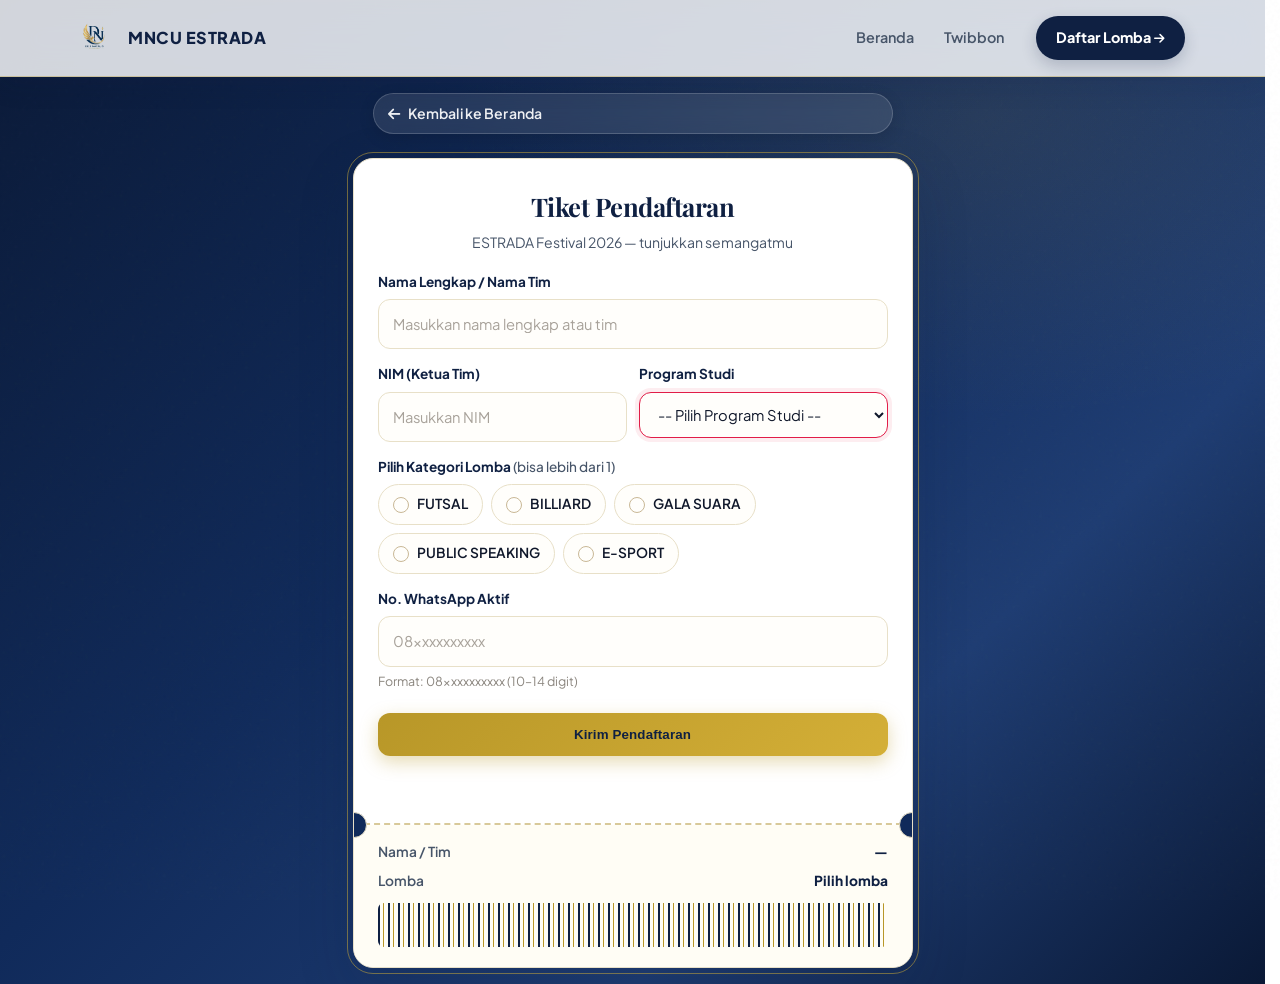
==== commit e6c4963f: "perf: semua preview webp, unduhan tetap PNG TWIBON" ====
--- a/daftar.html
+++ b/daftar.html
@@ -16,7 +16,7 @@
 <body class="auth-page">
 <header class="navbar" id="navbar">
   <div class="nav-container">
-    <a href="./index.html" class="nav-logo"><img src="./logo-h.png" alt="MNC University" width="168" height="56"><span>MNCU ESTRADA</span></a>
+    <a href="./index.html" class="nav-logo"><img src="./logo-h.webp" alt="MNC University" width="168" height="56"><span>MNCU ESTRADA</span></a>
     <nav class="nav-menu" id="navMenu" aria-label="Primary">
       <a href="./index.html" class="nav-link">Beranda</a>
       <a href="./twibbon.html" class="nav-link">Twibbon</a>
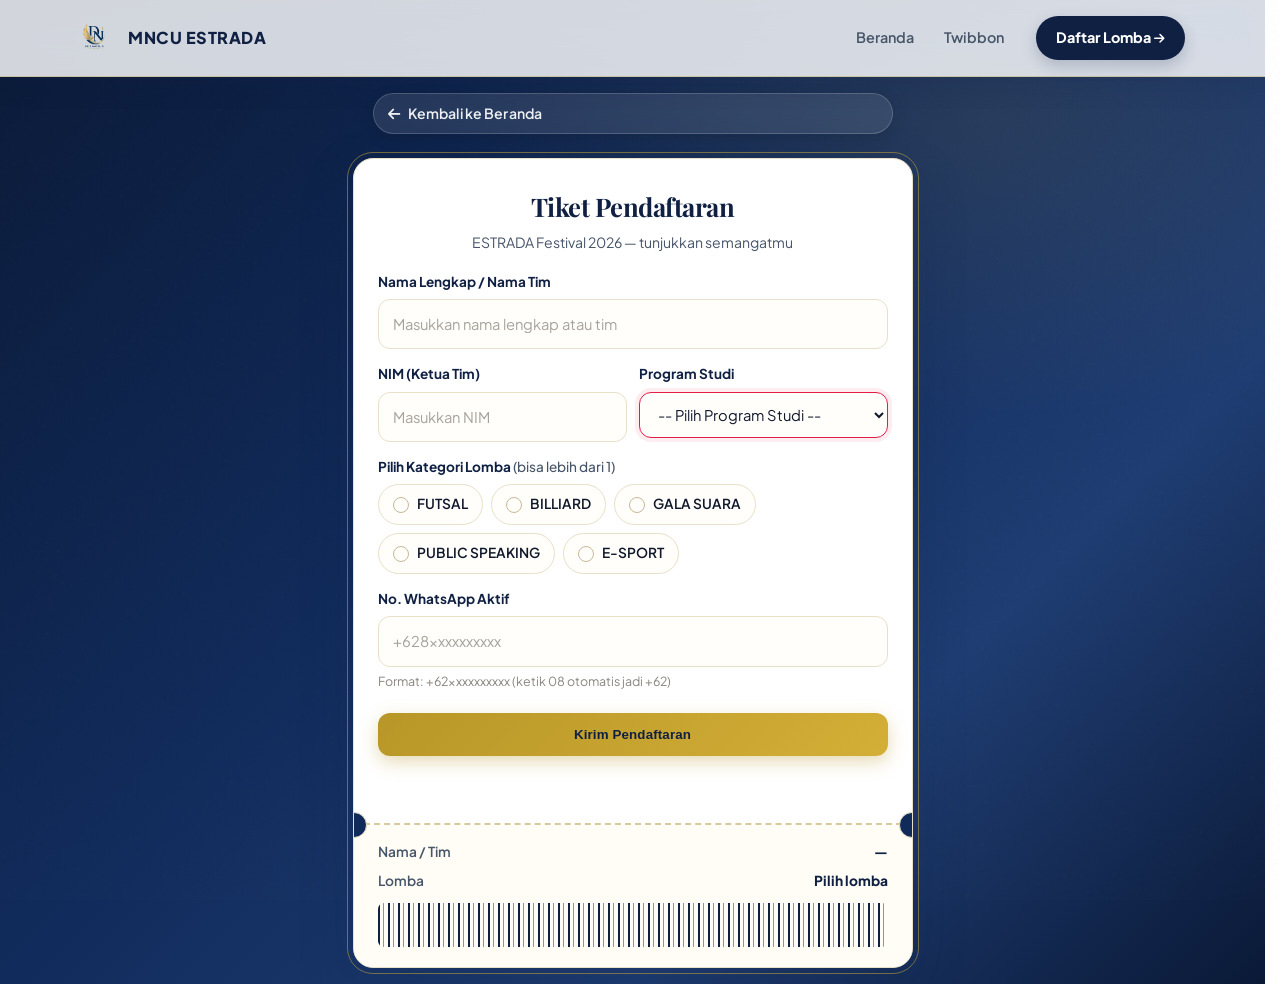
==== commit 8162286d: "feat: prodi 2 fakultas + WA format +62" ====
--- a/daftar.html
+++ b/daftar.html
@@ -50,12 +50,18 @@
           <label class="form-label" for="prodi">Program Studi</label>
           <select id="prodi" name="prodi" class="form-control" required>
             <option value="" disabled selected>-- Pilih Program Studi --</option>
-            <option value="Sistem Informasi">Sistem Informasi</option>
-            <option value="Ilmu Komputer">Ilmu Komputer</option>
-            <option value="Manajemen">Manajemen</option>
-            <option value="Akuntansi">Akuntansi</option>
-            <option value="Ilmu Komunikasi">Ilmu Komunikasi</option>
-            <option value="Lainnya">Lainnya</option>
+            <optgroup label="Fakultas Bisnis dan Keuangan">
+              <option value="S1 Manajemen">S1 Manajemen</option>
+              <option value="S1 Akuntansi">S1 Akuntansi</option>
+              <option value="S1 Pendidikan Matematika">S1 Pendidikan Matematika</option>
+            </optgroup>
+            <optgroup label="Fakultas Industri Kreatif">
+              <option value="S1 Sains Komunikasi">S1 Sains Komunikasi</option>
+              <option value="S1 Desain Komunikasi Visual (DKV)">S1 Desain Komunikasi Visual (DKV)</option>
+              <option value="S1 Sistem Informasi">S1 Sistem Informasi</option>
+              <option value="S1 Ilmu Komputer">S1 Ilmu Komputer</option>
+              <option value="S1 Pendidikan Bahasa Inggris">S1 Pendidikan Bahasa Inggris</option>
+            </optgroup>
           </select>
           <span class="form-error" id="err-prodi"></span>
         </div>
@@ -73,8 +79,8 @@
       </div>
       <div class="form-group">
         <label class="form-label" for="wa">No. WhatsApp Aktif</label>
-        <input type="tel" id="wa" name="whatsapp" class="form-control" placeholder="08xxxxxxxxxx" required pattern="^08[0-9]{8,12}$" inputmode="numeric" autocomplete="tel">
-        <span class="form-hint">Format: 08xxxxxxxxxx (10–14 digit)</span>
+        <input type="tel" id="wa" name="whatsapp" class="form-control" placeholder="+628xxxxxxxxxx" required pattern="^\+62[0-9]{8,12}$" inputmode="tel" autocomplete="tel">
+        <span class="form-hint">Format: +62xxxxxxxxxx (ketik 08 otomatis jadi +62)</span>
         <span class="form-error" id="err-wa"></span>
       </div>
       <button type="submit" id="btnSubmit" class="btn-primary btn-block">Kirim Pendaftaran</button>
@@ -132,7 +138,8 @@
   const nama = document.getElementById('nama').value.trim();
   const nim = document.getElementById('nim').value.trim();
   const prodi = document.getElementById('prodi').value;
-  const waRaw = document.getElementById('wa').value.trim().replace(/[\s\-]/g,'');
+  let waRaw = document.getElementById('wa').value.trim().replace(/[\s\-]/g,'');
+  if(/^08/.test(waRaw)) waRaw = '+62'+waRaw.slice(2); else if(/^62/.test(waRaw)) waRaw = '+'+waRaw;
   const lomba = [...document.querySelectorAll('input[name="lomba"]:checked')].map(i=>i.value);
 
   let valid=true;
@@ -143,7 +150,7 @@
   if(!prodi){ showErr('err-prodi','Pilih prodi'); valid=false; }
   if(lomba.length===0){ showErr('err-lomba','Pilih minimal 1 lomba'); valid=false; }
   if(!waRaw){ showErr('err-wa','WhatsApp wajib'); valid=false; }
-  else if(!/^08[0-9]{8,12}$/.test(waRaw)){ showErr('err-wa','Format 08xxxxxxxxxx (10-14 digit)'); valid=false; }
+  else if(!/^\+62[0-9]{8,12}$/.test(waRaw)){ showErr('err-wa','Format +62xxxxxxxxxx'); valid=false; }
   if(!valid) return;
 
   if(GAS_URL.includes('PASTE_ID')){
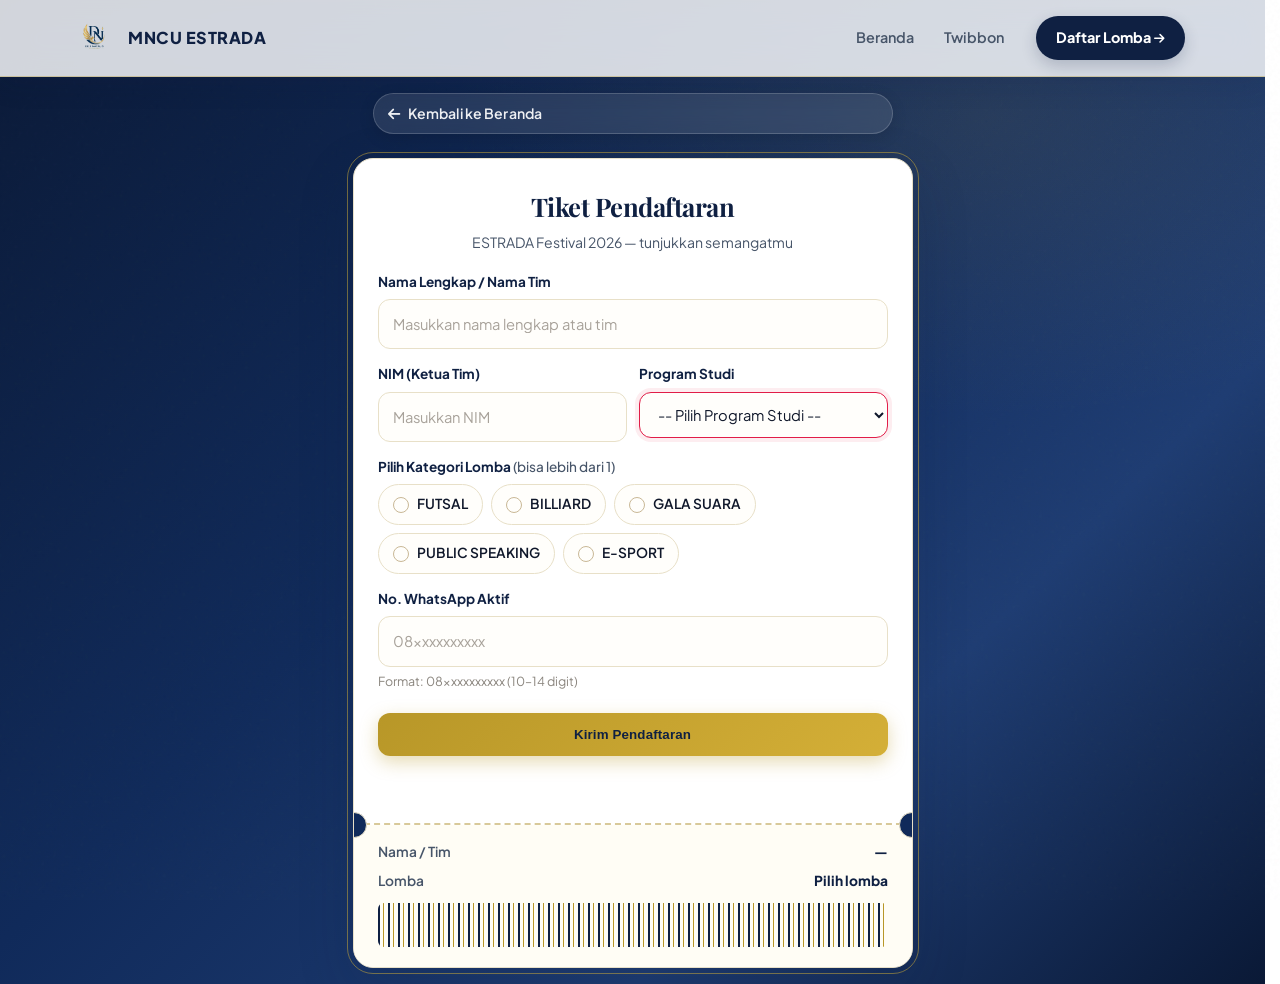
==== commit 770b6c02: "revert: WA kembali format 08" ====
--- a/daftar.html
+++ b/daftar.html
@@ -79,8 +79,8 @@
       </div>
       <div class="form-group">
         <label class="form-label" for="wa">No. WhatsApp Aktif</label>
-        <input type="tel" id="wa" name="whatsapp" class="form-control" placeholder="+628xxxxxxxxxx" required pattern="^\+62[0-9]{8,12}$" inputmode="tel" autocomplete="tel">
-        <span class="form-hint">Format: +62xxxxxxxxxx (ketik 08 otomatis jadi +62)</span>
+        <input type="tel" id="wa" name="whatsapp" class="form-control" placeholder="08xxxxxxxxxx" required pattern="^08[0-9]{8,12}$" inputmode="numeric" autocomplete="tel">
+        <span class="form-hint">Format: 08xxxxxxxxxx (10–14 digit)</span>
         <span class="form-error" id="err-wa"></span>
       </div>
       <button type="submit" id="btnSubmit" class="btn-primary btn-block">Kirim Pendaftaran</button>
@@ -138,8 +138,7 @@
   const nama = document.getElementById('nama').value.trim();
   const nim = document.getElementById('nim').value.trim();
   const prodi = document.getElementById('prodi').value;
-  let waRaw = document.getElementById('wa').value.trim().replace(/[\s\-]/g,'');
-  if(/^08/.test(waRaw)) waRaw = '+62'+waRaw.slice(2); else if(/^62/.test(waRaw)) waRaw = '+'+waRaw;
+  const waRaw = document.getElementById('wa').value.trim().replace(/[\s\-]/g,'');
   const lomba = [...document.querySelectorAll('input[name="lomba"]:checked')].map(i=>i.value);
 
   let valid=true;
@@ -150,7 +149,7 @@
   if(!prodi){ showErr('err-prodi','Pilih prodi'); valid=false; }
   if(lomba.length===0){ showErr('err-lomba','Pilih minimal 1 lomba'); valid=false; }
   if(!waRaw){ showErr('err-wa','WhatsApp wajib'); valid=false; }
-  else if(!/^\+62[0-9]{8,12}$/.test(waRaw)){ showErr('err-wa','Format +62xxxxxxxxxx'); valid=false; }
+  else if(!/^08[0-9]{8,12}$/.test(waRaw)){ showErr('err-wa','Format 08xxxxxxxxxx (10-14 digit)'); valid=false; }
   if(!valid) return;
 
   if(GAS_URL.includes('PASTE_ID')){
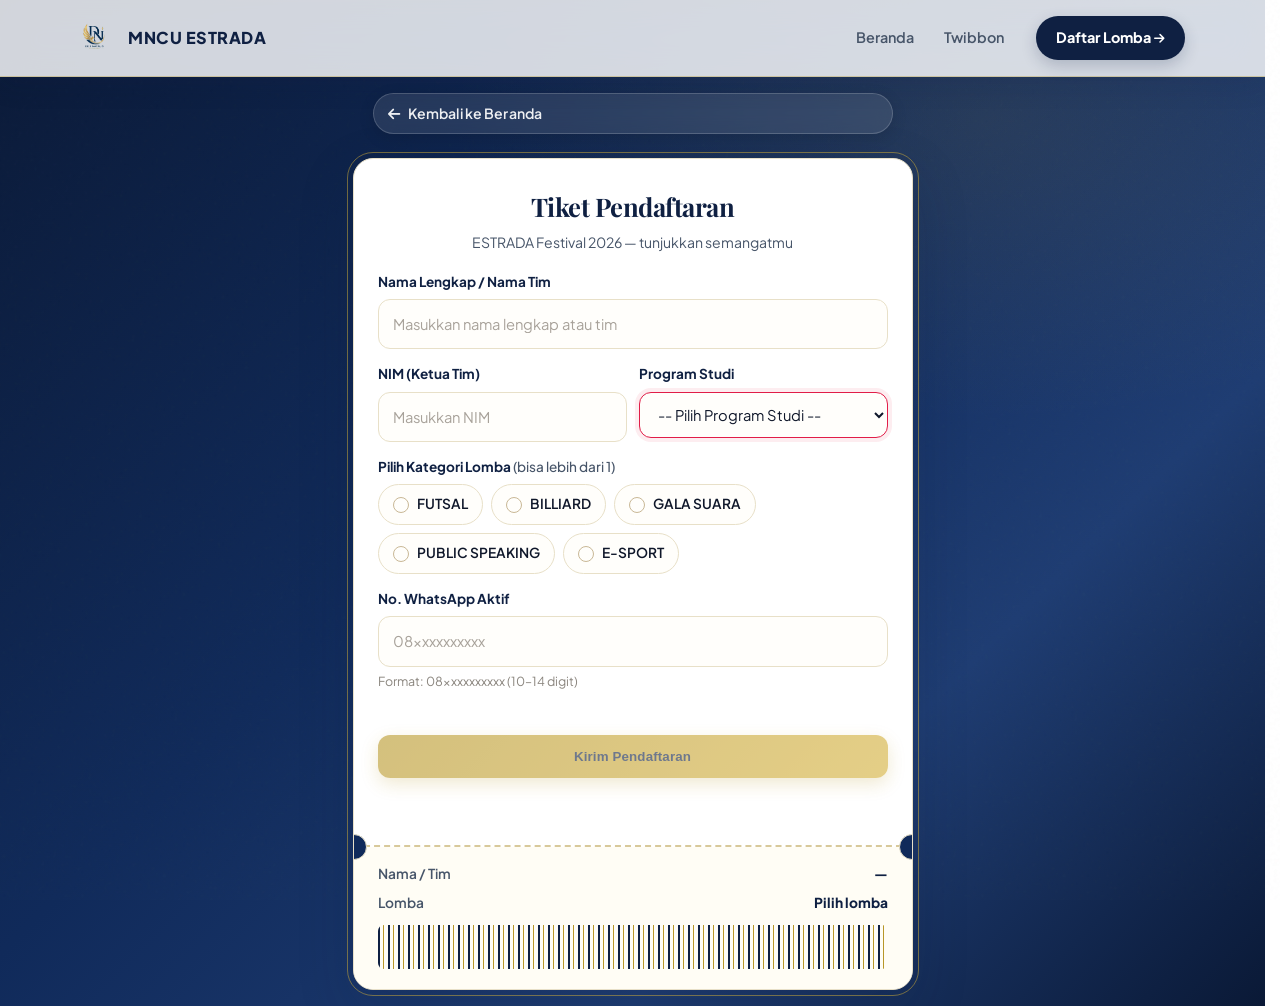
==== commit d05b759e: "feat: turnstile verify dulu baru simpan" ====
--- a/daftar.html
+++ b/daftar.html
@@ -11,6 +11,7 @@
 <link rel="preconnect" href="https://cdnjs.cloudflare.com">
 <link href="https://fonts.googleapis.com/css2?family=Plus+Jakarta+Sans:wght@400;500;600;700;800&family=Playfair+Display:wght@600;700&display=swap" rel="stylesheet">
 <link rel="stylesheet" href="https://cdnjs.cloudflare.com/ajax/libs/font-awesome/6.4.0/css/all.min.css">
+<script src="https://challenges.cloudflare.com/turnstile/v0/api.js" async defer></script>
 <link rel="stylesheet" href="./style.css?v=7">
 </head>
 <body class="auth-page">
@@ -83,7 +84,8 @@
         <span class="form-hint">Format: 08xxxxxxxxxx (10–14 digit)</span>
         <span class="form-error" id="err-wa"></span>
       </div>
-      <button type="submit" id="btnSubmit" class="btn-primary btn-block">Kirim Pendaftaran</button>
+      <div class="cf-turnstile" data-sitekey="0x4AAAAAAFCWmZ5gHDiXzCXd" data-callback="tsOk" data-expired-callback="tsExp"></div>
+      <button type="submit" id="btnSubmit" class="btn-primary btn-block" disabled>Kirim Pendaftaran</button>
       <p id="formStatus" role="status" aria-live="polite"></p>
     </form>
     </div>
@@ -122,6 +124,9 @@
 const statusEl = document.getElementById('formStatus');
 const modal = document.getElementById('successModal');
 const SPIN = '<span class="dot-spinner dot-spinner--btn" aria-hidden="true">' + '<span class="dot-spinner__dot"></span>'.repeat(8) + '</span><span>Mengirim...</span>';
+let cfToken = '';
+function tsOk(t){ cfToken = t; btn.disabled = false; }
+function tsExp(){ cfToken = ''; btn.disabled = true; }
 // stub tiket live summary
 const sumNama=document.getElementById('sumNama'), sumLomba=document.getElementById('sumLomba');
 const updStub=()=>{ sumNama.textContent=document.getElementById('nama').value.trim()||'—'; const l=[...document.querySelectorAll('input[name="lomba"]:checked')].map(i=>i.value); sumLomba.textContent=l.length?l.join(', '):'Pilih lomba'; };
@@ -151,6 +156,11 @@
   if(!waRaw){ showErr('err-wa','WhatsApp wajib'); valid=false; }
   else if(!/^08[0-9]{8,12}$/.test(waRaw)){ showErr('err-wa','Format 08xxxxxxxxxx (10-14 digit)'); valid=false; }
   if(!valid) return;
+  if(!cfToken){
+    statusEl.textContent='Selesaikan verifikasi manusia dulu.';
+    statusEl.className='err';
+    return;
+  }
 
   if(GAS_URL.includes('PASTE_ID')){
     statusEl.textContent='GAS_URL belum diisi. Hubungi admin.';
@@ -158,7 +168,7 @@
     return;
   }
 
-  const payload = { nama, nim, prodi, lomba, whatsapp: waRaw, ua: navigator.userAgent, ts: new Date().toISOString() };
+  const payload = { nama, nim, prodi, lomba, whatsapp: waRaw, cfToken, ua: navigator.userAgent, ts: new Date().toISOString() };
   btn.disabled=true; const oldHTML=btn.innerHTML; btn.innerHTML=SPIN; btn.classList.add('is-loading');
   try{
     // ponytail: text/plain avoids CORS preflight on GAS
@@ -177,6 +187,8 @@
     statusEl.className='err';
   }finally{
     btn.disabled=false; btn.innerHTML=oldHTML; btn.classList.remove('is-loading');
+    cfToken=''; btn.disabled=true;
+    if(window.turnstile) turnstile.reset();
   }
 });
 
--- a/style.css
+++ b/style.css
@@ -420,3 +420,5 @@
 /* spinner kecil di tombol submit */
 .dot-spinner--btn{--uib-size:1.15rem;--uib-color:var(--primary)}
 .btn-primary.is-loading{pointer-events:none}
+/* turnstile center */
+.cf-turnstile{display:flex;justify-content:center;margin:4px 0}
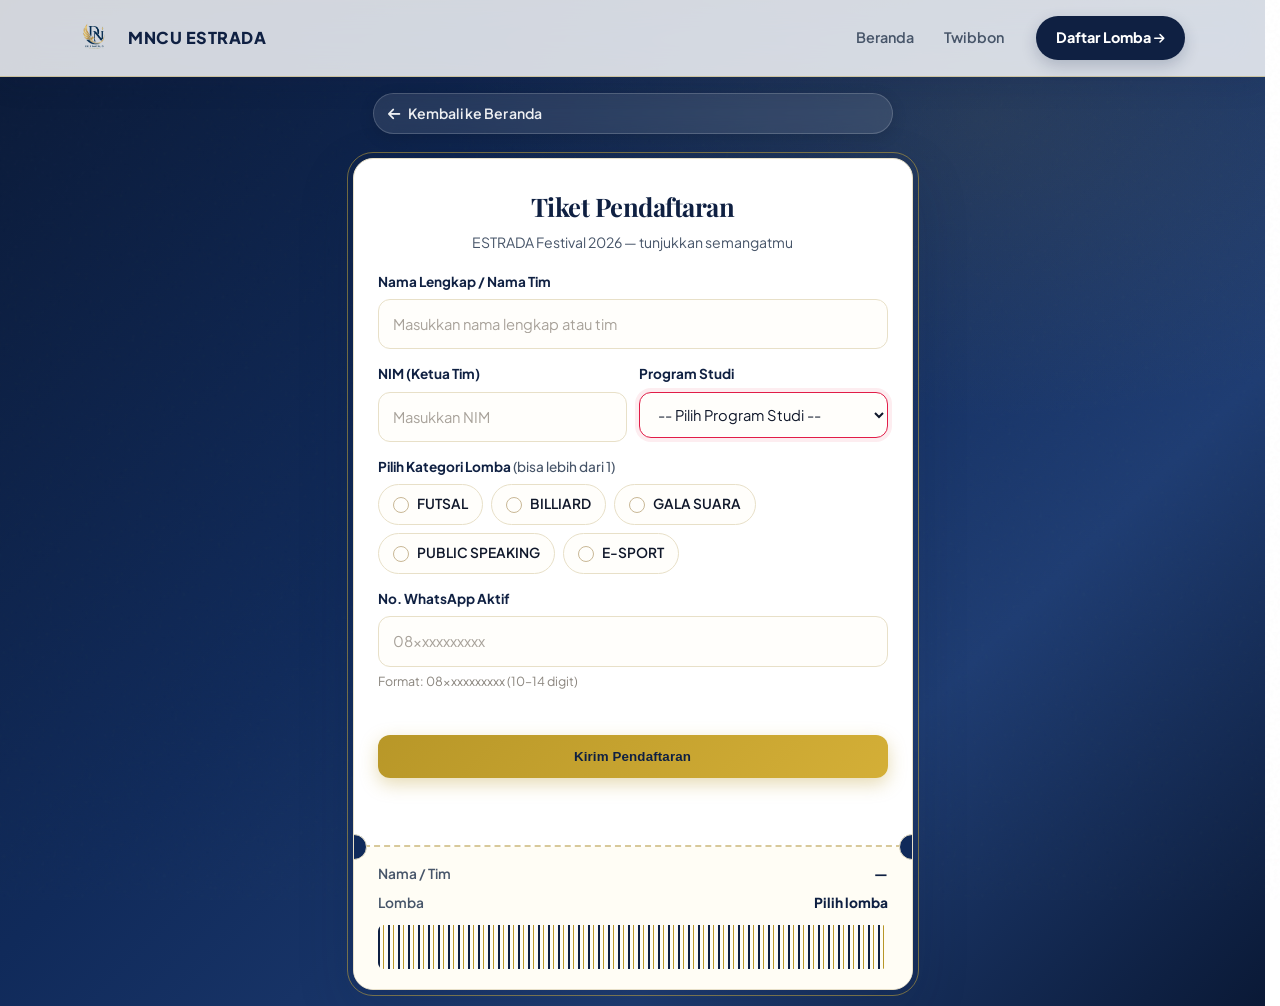
==== commit 3ce4bfc1: "feat: turnstile invisible execute on submit" ====
--- a/daftar.html
+++ b/daftar.html
@@ -11,7 +11,7 @@
 <link rel="preconnect" href="https://cdnjs.cloudflare.com">
 <link href="https://fonts.googleapis.com/css2?family=Plus+Jakarta+Sans:wght@400;500;600;700;800&family=Playfair+Display:wght@600;700&display=swap" rel="stylesheet">
 <link rel="stylesheet" href="https://cdnjs.cloudflare.com/ajax/libs/font-awesome/6.4.0/css/all.min.css">
-<script src="https://challenges.cloudflare.com/turnstile/v0/api.js" async defer></script>
+<script src="https://challenges.cloudflare.com/turnstile/v0/api.js?onload=tsLoad" async defer></script>
 <link rel="stylesheet" href="./style.css?v=7">
 </head>
 <body class="auth-page">
@@ -84,8 +84,8 @@
         <span class="form-hint">Format: 08xxxxxxxxxx (10–14 digit)</span>
         <span class="form-error" id="err-wa"></span>
       </div>
-      <div class="cf-turnstile" data-sitekey="0x4AAAAAAFCWmZ5gHDiXzCXd" data-callback="tsOk" data-expired-callback="tsExp"></div>
-      <button type="submit" id="btnSubmit" class="btn-primary btn-block" disabled>Kirim Pendaftaran</button>
+      <div class="cf-turnstile" id="tsBox"></div>
+      <button type="submit" id="btnSubmit" class="btn-primary btn-block">Kirim Pendaftaran</button>
       <p id="formStatus" role="status" aria-live="polite"></p>
     </form>
     </div>
@@ -124,9 +124,13 @@
 const statusEl = document.getElementById('formStatus');
 const modal = document.getElementById('successModal');
 const SPIN = '<span class="dot-spinner dot-spinner--btn" aria-hidden="true">' + '<span class="dot-spinner__dot"></span>'.repeat(8) + '</span><span>Mengirim...</span>';
-let cfToken = '';
-function tsOk(t){ cfToken = t; btn.disabled = false; }
-function tsExp(){ cfToken = ''; btn.disabled = true; }
+let cfToken = '', tsWid = null, sending = false, pending = null;
+function tsLoad(){
+  if(!window.turnstile) return;
+  tsWid = turnstile.render('#tsBox', { sitekey:'0x4AAAAAAFCWmZ5gHDiXzCXd', execution:'execute', appearance:'interaction-only', callback:tsOk, 'expired-callback':tsExp });
+}
+function tsOk(t){ cfToken = t; if(pending && !sending){ const d = pending; pending = null; doSend(d); } }
+function tsExp(){ cfToken = ''; }
 // stub tiket live summary
 const sumNama=document.getElementById('sumNama'), sumLomba=document.getElementById('sumLomba');
 const updStub=()=>{ sumNama.textContent=document.getElementById('nama').value.trim()||'—'; const l=[...document.querySelectorAll('input[name="lomba"]:checked')].map(i=>i.value); sumLomba.textContent=l.length?l.join(', '):'Pilih lomba'; };
@@ -137,8 +141,9 @@
 function showErr(id,msg){ const el=document.getElementById(id); if(el) el.textContent=msg||''; }
 function clearErrs(){ ['err-nama','err-nim','err-prodi','err-lomba','err-wa'].forEach(id=>showErr(id,'')); statusEl.textContent=''; statusEl.className=''; }
 
-form?.addEventListener('submit', async (e)=>{
+form?.addEventListener('submit', (e)=>{
   e.preventDefault();
+  if(sending) return;
   clearErrs();
   const nama = document.getElementById('nama').value.trim();
   const nim = document.getElementById('nim').value.trim();
@@ -156,11 +161,6 @@
   if(!waRaw){ showErr('err-wa','WhatsApp wajib'); valid=false; }
   else if(!/^08[0-9]{8,12}$/.test(waRaw)){ showErr('err-wa','Format 08xxxxxxxxxx (10-14 digit)'); valid=false; }
   if(!valid) return;
-  if(!cfToken){
-    statusEl.textContent='Selesaikan verifikasi manusia dulu.';
-    statusEl.className='err';
-    return;
-  }
 
   if(GAS_URL.includes('PASTE_ID')){
     statusEl.textContent='GAS_URL belum diisi. Hubungi admin.';
@@ -168,11 +168,24 @@
     return;
   }
 
-  const payload = { nama, nim, prodi, lomba, whatsapp: waRaw, cfToken, ua: navigator.userAgent, ts: new Date().toISOString() };
+  pending = { nama, nim, prodi, lomba, whatsapp: waRaw, ua: navigator.userAgent, ts: new Date().toISOString() };
+  if(!cfToken){
+    statusEl.textContent='Memverifikasi manusia...';
+    statusEl.className='';
+    if(window.turnstile && tsWid !== null) turnstile.execute(tsWid);
+    else { statusEl.textContent='Widget verifikasi belum siap, coba lagi.'; statusEl.className='err'; }
+    return;
+  }
+  const d = pending; pending = null; doSend(d);
+});
+
+async function doSend(d){
+  sending = true;
+  d.cfToken = cfToken;
   btn.disabled=true; const oldHTML=btn.innerHTML; btn.innerHTML=SPIN; btn.classList.add('is-loading');
   try{
     // ponytail: text/plain avoids CORS preflight on GAS
-    const res = await fetch(GAS_URL, { method:'POST', body: JSON.stringify(payload) });
+    const res = await fetch(GAS_URL, { method:'POST', body: JSON.stringify(d) });
     const text = await res.text();
     let j; try{ j=JSON.parse(text)}catch{ j={ok: res.ok, raw:text}}
     if(!j.ok) throw new Error(j.error || 'Gagal menyimpan');
@@ -187,10 +200,10 @@
     statusEl.className='err';
   }finally{
     btn.disabled=false; btn.innerHTML=oldHTML; btn.classList.remove('is-loading');
-    cfToken=''; btn.disabled=true;
-    if(window.turnstile) turnstile.reset();
+    sending=false; cfToken='';
+    if(window.turnstile && tsWid !== null) turnstile.reset(tsWid);
   }
-});
+}
 
 function openModal(){ modal.classList.add('is-open'); modal.setAttribute('aria-hidden','false'); }
 function closeModal(){ modal.classList.remove('is-open'); modal.setAttribute('aria-hidden','true'); }
